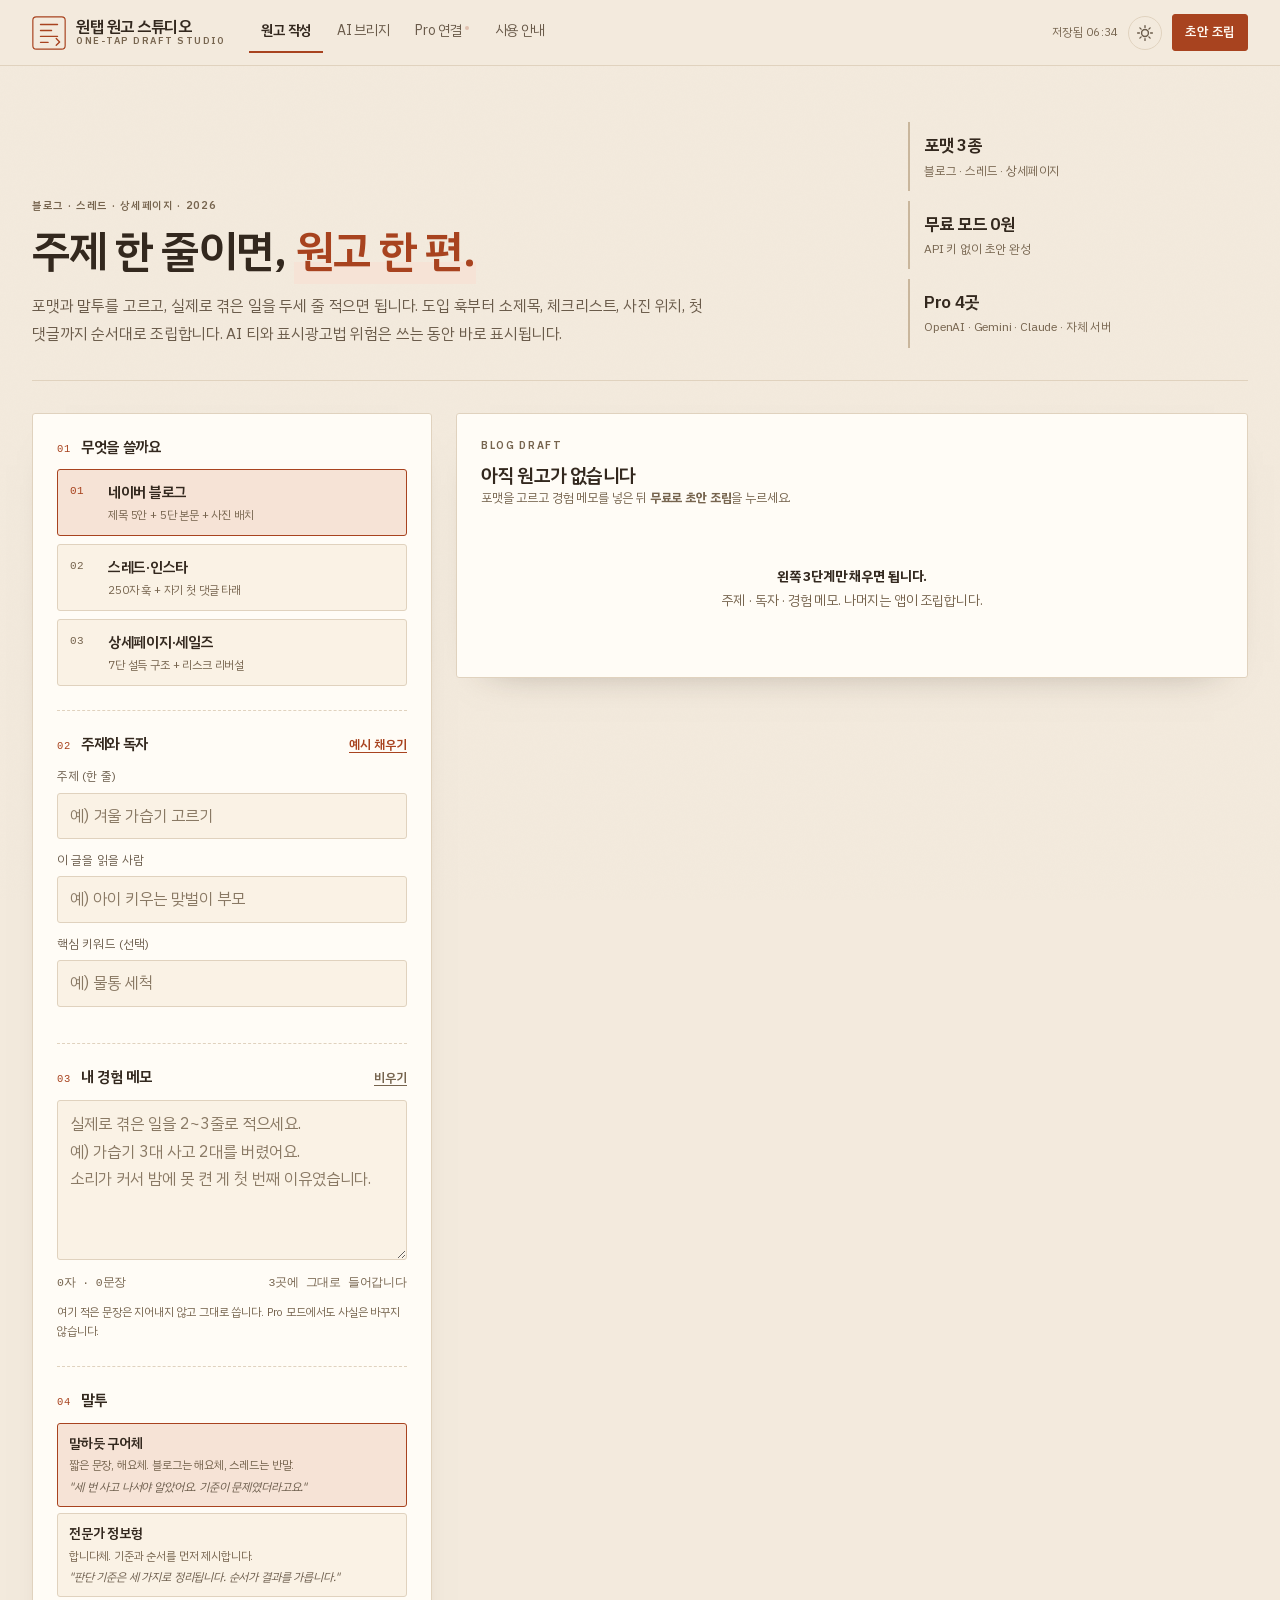
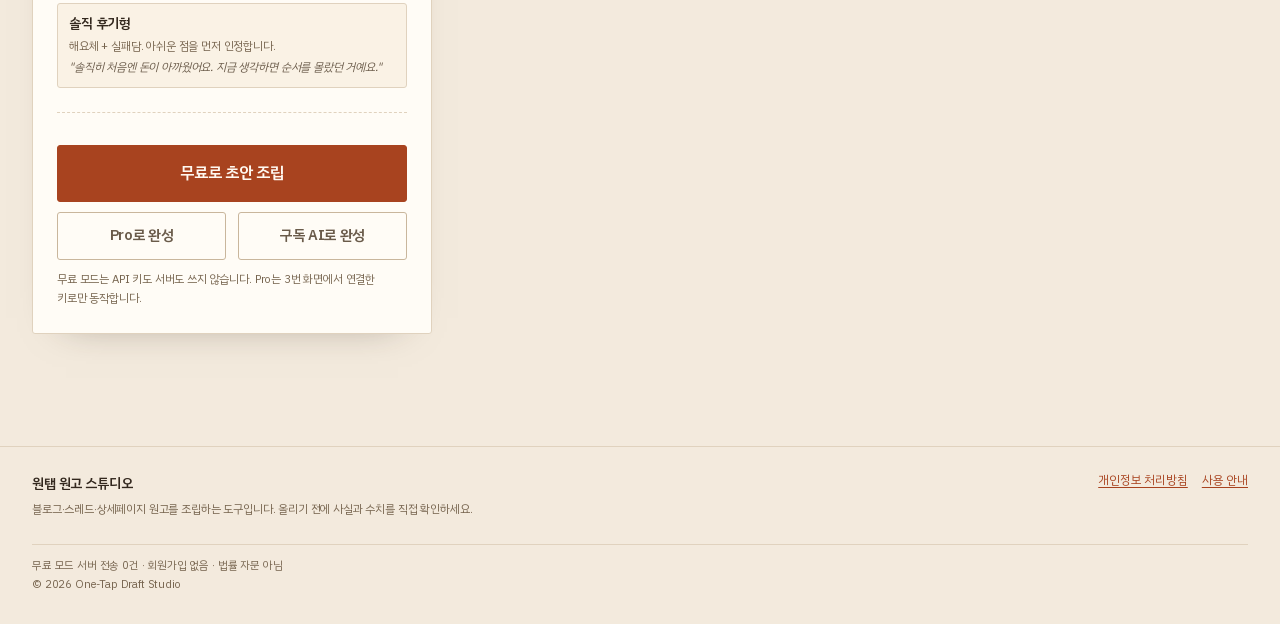
==== index.html @ 781ccd50 "Deploy ai-writer-studio static web app (production files only)" ====
<!DOCTYPE html>
<html lang="ko" data-theme="light" data-design="designref.v2/cream-editorial">
<head>
<meta charset="utf-8" />
<meta name="viewport" content="width=device-width, initial-scale=1, viewport-fit=cover" />
<title>원탭 원고 스튜디오 — 블로그·스레드·상세페이지 완성 원고 조립기</title>
<meta name="description" content="주제와 내 경험 2~3줄만 넣으면 네이버 블로그 원고, 스레드 훅·첫 댓글, 상세페이지 7단 카피를 조립합니다. API 키 없이 무료로 쓰고, OpenAI·Gemini·Claude·자체 서버를 연결하면 완성 원고를 바로 받습니다. AI 티·표시광고법 위험을 실시간으로 점검합니다." />
<meta name="theme-color" content="#f3eadd" />
<meta name="color-scheme" content="light dark" />
<link rel="canonical" href="https://marcj81.github.io/ai-writer-studio/" />
<link rel="icon" href="favicon.svg" type="image/svg+xml" />
<link rel="stylesheet" href="styles.css" />
<script type="application/ld+json">
{"@context":"https://schema.org","@type":"WebApplication","name":"원탭 원고 스튜디오","applicationCategory":"BusinessApplication","operatingSystem":"Web","offers":{"@type":"Offer","price":"0","priceCurrency":"KRW"},"description":"주제·타깃·경험 메모로 블로그 원고, 스레드 타래, 상세페이지 카피를 조립하고 AI 티·표시광고법 위험을 점검하는 무료 웹앱.","inLanguage":"ko"}
</script>
</head>
<body>
<a class="skip-link" href="#main">본문으로 바로가기</a>

<header class="topbar">
  <div class="topbar-inner">
    <a class="brand" href="#write" data-tab-link="write" aria-label="원탭 원고 스튜디오 홈">
      <span class="brand-mark" aria-hidden="true">
        <svg viewBox="0 0 40 40" width="34" height="34">
          <rect x="1" y="1" width="38" height="38" rx="4" fill="none" stroke="currentColor" stroke-width="1.4" />
          <path d="M10 10h20M10 17h13M10 24h20M10 31h9" stroke="currentColor" stroke-width="1.6" stroke-linecap="round" />
          <path d="M28.5 26.5l4 4-4 4" fill="none" stroke="currentColor" stroke-width="1.6" stroke-linecap="round" stroke-linejoin="round" />
        </svg>
      </span>
      <span class="brand-text">
        <strong>원탭 원고 스튜디오</strong>
        <small>ONE-TAP DRAFT STUDIO</small>
      </span>
    </a>

    <nav class="tabs" role="tablist" aria-label="주요 화면">
      <button class="tab is-active" role="tab" aria-selected="true" aria-controls="view-write" id="tab-write" data-tab="write">원고 작성</button>
      <button class="tab" role="tab" aria-selected="false" aria-controls="view-bridge" id="tab-bridge" data-tab="bridge">AI 브리지</button>
      <button class="tab" role="tab" aria-selected="false" aria-controls="view-pro" id="tab-pro" data-tab="pro">Pro 연결<span class="pro-dot" aria-hidden="true"></span></button>
      <button class="tab" role="tab" aria-selected="false" aria-controls="view-guide" id="tab-guide" data-tab="guide">사용 안내</button>
    </nav>

    <div class="top-actions">
      <span class="save-state" id="save-state" aria-live="polite">자동 저장됨</span>
      <button type="button" class="icon-btn" id="btn-theme" aria-label="다크 모드로 전환" title="라이트/다크">
        <svg class="ico-sun" viewBox="0 0 20 20" width="18" height="18" aria-hidden="true"><circle cx="10" cy="10" r="3.8" fill="none" stroke="currentColor" stroke-width="1.6"/><path d="M10 1.8v2M10 16.2v2M1.8 10h2M16.2 10h2M4.3 4.3l1.4 1.4M14.3 14.3l1.4 1.4M15.7 4.3l-1.4 1.4M5.7 14.3l-1.4 1.4" stroke="currentColor" stroke-width="1.5" stroke-linecap="round"/></svg>
        <svg class="ico-moon" viewBox="0 0 20 20" width="18" height="18" aria-hidden="true"><path d="M16.4 12.3A6.8 6.8 0 0 1 7.7 3.6a6.8 6.8 0 1 0 8.7 8.7z" fill="none" stroke="currentColor" stroke-width="1.6" stroke-linejoin="round"/></svg>
      </button>
      <button type="button" class="btn btn-primary btn-sm" id="top-primary">
        <span id="top-primary-label">초안 조립</span>
      </button>
    </div>
  </div>
</header>

<main id="main" tabindex="-1">

  <!-- ═══ 원고 작성 ═══ -->
  <section class="view is-active" id="view-write" role="tabpanel" aria-labelledby="tab-write">
    <div class="hero">
      <div class="hero-copy">
        <p class="kicker">블로그 · 스레드 · 상세페이지 · 2026</p>
        <h1>주제 한 줄이면, <em>원고 한 편.</em></h1>
        <p class="hero-lead">포맷과 말투를 고르고, 실제로 겪은 일을 두세 줄 적으면 됩니다. 도입 훅부터 소제목, 체크리스트, 사진 위치, 첫 댓글까지 순서대로 조립합니다. AI 티와 표시광고법 위험은 쓰는 동안 바로 표시됩니다.</p>
      </div>
      <ul class="hero-facts" aria-label="이 앱의 기준">
        <li><strong>포맷 3종</strong><span>블로그 · 스레드 · 상세페이지</span></li>
        <li><strong>무료 모드 0원</strong><span>API 키 없이 초안 완성</span></li>
        <li><strong>Pro 4곳</strong><span>OpenAI · Gemini · Claude · 자체 서버</span></li>
      </ul>
    </div>

    <div class="studio">
      <aside class="panel panel-input" aria-label="원고 조건">
        <form id="write-form" novalidate>
          <div class="step">
            <div class="step-head"><span class="step-no">01</span><h2>무엇을 쓸까요</h2></div>
            <div class="format-grid" id="format-grid" role="radiogroup" aria-label="포맷"></div>
          </div>

          <div class="step">
            <div class="step-head"><span class="step-no">02</span><h2>주제와 독자</h2>
              <button type="button" class="link-btn" id="btn-sample">예시 채우기</button>
            </div>
            <label class="field"><span>주제 (한 줄)</span>
              <input id="f-topic" class="input" type="text" maxlength="60" placeholder="예) 겨울 가습기 고르기" autocomplete="off" />
            </label>
            <label class="field"><span>이 글을 읽을 사람</span>
              <input id="f-target" class="input" type="text" maxlength="40" placeholder="예) 아이 키우는 맞벌이 부모" autocomplete="off" />
            </label>
            <label class="field"><span>핵심 키워드 (선택)</span>
              <input id="f-keyword" class="input" type="text" maxlength="30" placeholder="예) 물통 세척" autocomplete="off" />
            </label>
          </div>

          <div class="step">
            <div class="step-head"><span class="step-no">03</span><h2>내 경험 메모</h2>
              <button type="button" class="link-btn muted" id="btn-clear-exp">비우기</button>
            </div>
            <label class="sr-only" for="f-experience">내 경험 메모</label>
            <textarea id="f-experience" class="input area" rows="5" placeholder="실제로 겪은 일을 2~3줄로 적으세요.&#10;예) 가습기 3대 사고 2대를 버렸어요.&#10;소리가 커서 밤에 못 켠 게 첫 번째 이유였습니다."></textarea>
            <div class="input-foot">
              <span class="counter" id="exp-count">0자 · 0문장</span>
              <span class="counter">3곳에 그대로 들어갑니다</span>
            </div>
            <p class="form-note">여기 적은 문장은 지어내지 않고 그대로 씁니다. Pro 모드에서도 사실은 바꾸지 않습니다.</p>
          </div>

          <div class="step">
            <div class="step-head"><span class="step-no">04</span><h2>말투</h2></div>
            <div class="tone-grid" id="tone-grid" role="radiogroup" aria-label="말투"></div>
          </div>

          <div class="step" id="product-step">
            <div class="step-head"><span class="step-no">05</span><h2>제품·가격 <span class="counter">(상세페이지에서 사용)</span></h2></div>
            <div class="field-row">
              <label class="field"><span>제품 이름</span>
                <input id="f-product" class="input" type="text" maxlength="40" placeholder="예) 위에서 채우는 가습기" autocomplete="off" />
              </label>
              <label class="field"><span>가격 표기</span>
                <input id="f-price" class="input" type="text" maxlength="30" placeholder="예) 39,000원" autocomplete="off" />
              </label>
            </div>
            <p class="form-note">가격과 환불 조건은 실제 정책만 적으세요. 앱이 조건을 만들지 않습니다.</p>
          </div>

          <button type="submit" class="btn btn-primary btn-lg" id="btn-assemble">무료로 초안 조립</button>
          <div class="field-row" style="margin-top:10px">
            <button type="button" class="btn btn-ghost" id="btn-pro-write">Pro로 완성</button>
            <button type="button" class="btn btn-ghost" id="btn-bridge-write">구독 AI로 완성</button>
          </div>
          <p class="form-note">무료 모드는 API 키도 서버도 쓰지 않습니다. Pro는 3번 화면에서 연결한 키로만 동작합니다.</p>
        </form>
      </aside>

      <section class="panel panel-result" aria-labelledby="draft-title">
        <div class="result-head">
          <div>
            <p class="kicker" id="draft-kicker">DRAFT</p>
            <h2 id="draft-title">아직 원고가 없습니다</h2>
            <p class="result-meta" id="draft-meta">포맷을 고르고 경험 메모를 넣은 뒤 <strong>무료로 초안 조립</strong>을 누르세요.</p>
          </div>
          <div class="score-box" id="score-box" hidden>
            <span class="score-num" id="score-num">0<span>/100</span></span>
            <span class="grade" id="score-grade" data-g="A">A</span>
            <div>
              <div class="score-label" id="score-label">점검 전</div>
              <div class="score-label" id="char-line">0자 / 목표 0자</div>
            </div>
            <div class="meter" aria-hidden="true"><span id="score-meter" style="width:0%"></span></div>
          </div>
        </div>

        <p class="empty-state" id="result-empty"><strong>왼쪽 3단계만 채우면 됩니다.</strong><br />주제 · 독자 · 경험 메모. 나머지는 앱이 조립합니다.</p>

        <div id="result-body" hidden>
          <div id="titles-wrap" hidden>
            <div class="step-head"><h2 id="titles-title">제목 5안</h2><span class="counter" id="titles-note">28~42자 권장</span></div>
            <div class="title-cards" id="titles-list"></div>
          </div>

          <div class="editor-wrap">
            <div class="editor-bar">
              <span class="kicker" id="editor-kicker">본문</span>
              <span class="spacer"></span>
              <button type="button" class="btn btn-ghost btn-sm" id="btn-variant">다른 구성</button>
              <button type="button" class="btn btn-ghost btn-sm" id="btn-polish">AI 티 다듬기</button>
            </div>
            <label class="sr-only" for="draft-editor">원고 본문</label>
            <textarea id="draft-editor" class="editor" spellcheck="false" placeholder="여기에 원고가 나옵니다. 자유롭게 고쳐도 점검은 계속 갱신됩니다."></textarea>
            <div class="editor-bar">
              <button type="button" class="btn btn-ghost btn-sm" id="btn-copy">본문 복사</button>
              <button type="button" class="btn btn-ghost btn-sm" id="btn-md">MD</button>
              <button type="button" class="btn btn-ghost btn-sm" id="btn-html">HTML</button>
              <button type="button" class="btn btn-ghost btn-sm" id="btn-txt">TXT</button>
              <span class="spacer"></span>
              <button type="button" class="btn btn-ghost btn-sm" id="btn-pro-polish">Pro로 다듬기</button>
            </div>
            <div class="editor-bar copy-row">
              <span class="counter">형식 복사</span>
              <button type="button" class="link-btn muted" id="btn-copy-md">Markdown</button>
              <button type="button" class="link-btn muted" id="btn-copy-html">HTML</button>
              <button type="button" class="link-btn muted" id="btn-copy-txt">텍스트</button>
            </div>
          </div>

          <div id="thread-extras" hidden>
            <div class="hook-box">
              <div class="hb-head">
                <h3>첫 줄 (훅) — 250자 제한</h3>
                <span class="hb-num" id="hook-count">0자</span>
              </div>
              <p id="hook-text">—</p>
            </div>
            <div class="hook-box comment-box" style="margin-top:8px">
              <div class="hb-head">
                <h3>자기 첫 댓글 (1분 안에 달기)</h3>
                <button type="button" class="link-btn" id="btn-copy-comment">복사</button>
              </div>
              <label class="sr-only" for="first-comment">자기 첫 댓글</label>
              <textarea id="first-comment" class="input area"></textarea>
            </div>
          </div>

          <details class="details" id="outline-details" open>
            <summary>구조 · 사진 배치 <span class="sum-meta" id="outline-meta">—</span></summary>
            <div class="details-body">
              <div>
                <p class="kicker">소제목 흐름</p>
                <ul class="outline-list" id="outline-list"></ul>
              </div>
              <div>
                <p class="kicker">사진·캡처 위치</p>
                <ul class="photo-list" id="photo-list"></ul>
              </div>
              <p class="form-note" id="remaining-note">—</p>
            </div>
          </details>

          <details class="details" id="quality-details" open>
            <summary>점검 결과 <span class="sum-meta" id="quality-meta">—</span></summary>
            <div class="details-body">
              <ul class="issue-list" id="issue-list"></ul>
              <p class="form-note" id="issue-empty" hidden>걸리는 표현이 없습니다. 이대로 올려도 좋습니다.</p>
              <div class="positive-list" id="positive-list"></div>
            </div>
          </details>
        </div>
      </section>
    </div>
  </section>

  <!-- ═══ AI 브리지 ═══ -->
  <section class="view" id="view-bridge" role="tabpanel" aria-labelledby="tab-bridge" hidden>
    <div class="page-head">
      <p class="kicker">AI BRIDGE · 무료</p>
      <h1>내 구독 AI에게 <em>맥락</em>을 넘기기.</h1>
      <p class="lead">지금 화면의 주제·경험 메모·말투·금지 규칙을 한 장 프롬프트로 묶습니다. 복사해서 ChatGPT·Claude·Gemini에 붙여넣으면 같은 원고를 더 길고 자연스럽게 받을 수 있습니다. API 키는 필요 없습니다.</p>
    </div>
    <div class="bridge-grid">
      <section class="panel">
        <div class="step-head"><span class="step-no">01</span><h2>프롬프트</h2>
          <button type="button" class="link-btn" id="btn-bridge-build">지금 입력으로 다시 만들기</button>
        </div>
        <div class="bridge-context" id="bridge-context">원고 작성 화면의 입력을 기준으로 만듭니다.</div>
        <label class="sr-only" for="bridge-prompt">AI에 보낼 프롬프트</label>
        <textarea id="bridge-prompt" class="input area mono prompt-area" readonly></textarea>
        <div class="bridge-actions">
          <button type="button" class="btn btn-primary" id="btn-bridge-copy">프롬프트 복사</button>
          <button type="button" class="btn btn-ghost" data-open-ai="chatgpt">ChatGPT 열기</button>
          <button type="button" class="btn btn-ghost" data-open-ai="claude">Claude 열기</button>
          <button type="button" class="btn btn-ghost" data-open-ai="gemini">Gemini 열기</button>
        </div>
        <p class="form-note">새 탭으로 열립니다. 받은 원고는 아래에 붙여넣으면 편집기로 가져옵니다.</p>

        <div class="step-head mt"><span class="step-no">02</span><h2>받은 원고 붙여넣기</h2></div>
        <label class="sr-only" for="ai-paste">AI가 준 원고</label>
        <textarea id="ai-paste" class="input area" rows="5" placeholder="AI가 준 원고를 그대로 붙여넣으세요. 제목 후보가 섞여 있으면 본문만 남기고 지우면 됩니다."></textarea>
        <button type="button" class="btn btn-ghost" id="btn-ai-import">편집기로 가져오기</button>
      </section>

      <section class="panel">
        <div class="step-head"><span class="step-no">03</span><h2>이 프롬프트에 들어가는 것</h2></div>
        <div class="privacy-box">
          <h3>들어가는 정보</h3>
          <ul>
            <li>주제 · 독자 · 핵심 키워드</li>
            <li>내 경험 메모(적은 그대로)</li>
            <li>말투와 포맷별 구조 규칙</li>
            <li>금지 표현 목록(표시광고법 · AI 티)</li>
          </ul>
          <p>계정 정보, 연락처, 다른 화면의 내용은 넣지 않습니다. 프롬프트는 이 브라우저에서만 만들어지고, 복사하기 전에는 아무 데도 전송되지 않습니다.</p>
        </div>
        <div class="privacy-box" style="margin-top:12px">
          <h3>왜 구독 AI인가</h3>
          <p>이미 쓰고 있는 ChatGPT·Claude·Gemini 구독이 있다면 추가 결제 없이 가장 긴 원고를 받을 수 있습니다. 앱은 프롬프트만 만들어 주고, 전송은 사용자가 직접 합니다.</p>
        </div>
        <div class="privacy-box" style="margin-top:12px">
          <h3>받은 원고 검수</h3>
          <p>가져오면 자동으로 AI 티·금지어·분량을 다시 점검합니다. 그대로 올리기 전에 경험과 수치가 맞는지 한 번만 확인하세요.</p>
        </div>
      </section>
    </div>
  </section>

  <!-- ═══ Pro 연결 ═══ -->
  <section class="view" id="view-pro" role="tabpanel" aria-labelledby="tab-pro" hidden>
    <div class="page-head">
      <p class="kicker">PRO MODE · 선택</p>
      <h1>유료 API를 붙이면, <em>2,000자 원고</em>를 바로.</h1>
      <p class="lead">키를 넣고 버튼을 누를 때만 요청이 나갑니다. 기본 저장 위치는 이 탭의 메모리(sessionStorage)이고, 창을 닫으면 사라집니다. 연결하지 않아도 무료 모드는 그대로 동작합니다.</p>
    </div>
    <div class="pro-grid">
      <section class="panel">
        <div class="step-head"><span class="step-no">01</span><h2>제공자 선택</h2><span class="counter">1~3번은 바로 연결</span></div>
        <div class="provider-list" id="provider-list" role="radiogroup" aria-label="Pro API 제공자"></div>

        <div class="step-head mt"><span class="step-no">02</span><h2>연결 정보</h2></div>
        <label class="field"><span id="key-label">API 키</span>
          <input id="pro-key" class="input" type="password" autocomplete="off" spellcheck="false" placeholder="API 키 붙여넣기" />
        </label>
        <div class="field-row">
          <label class="field"><span>모델</span>
            <input id="pro-model" class="input" type="text" list="model-options" maxlength="80" autocomplete="off" placeholder="모델 이름" />
            <datalist id="model-options"></datalist>
          </label>
          <label class="field"><span>응답 온도</span>
            <select id="pro-temp" class="input select">
              <option value="0.4">0.4 · 단정하게</option>
              <option value="0.7" selected>0.7 · 기본</option>
              <option value="0.9">0.9 · 표현 넓게</option>
            </select>
          </label>
        </div>
        <label class="field" id="server-row" hidden><span>자체 서버 주소 (프록시)</span>
          <input id="pro-server" class="input" type="url" maxlength="300" autocomplete="off" spellcheck="false" placeholder="https://내서버.example.com/write" />
        </label>
        <p class="form-note" id="pro-hint">모델 이름은 직접 확인해 바꿀 수 있습니다.</p>
        <div class="bridge-actions">
          <button type="button" class="btn btn-primary" id="btn-pro-generate">Pro로 원고 뽑기</button>
          <button type="button" class="btn btn-ghost" id="btn-pro-polish-now">AI 티 다듬기 요청</button>
          <button type="button" class="btn btn-ghost" id="btn-pro-clear">연결 지우기</button>
        </div>
        <p class="status" id="pro-status" aria-live="polite"></p>
      </section>

      <section class="panel">
        <div class="step-head"><span class="step-no">03</span><h2>연결 상태</h2></div>
        <div class="pro-status" id="pro-desc">
          <div class="row"><span>제공자</span><b id="pd-provider">OpenAI</b></div>
          <div class="row"><span>모델</span><b id="pd-model">—</b></div>
          <div class="row"><span>키</span><b id="pd-key">없음</b></div>
          <div class="row"><span>보내는 곳</span><b id="pd-endpoint">—</b></div>
          <div class="row"><span>준비</span><b id="pd-ready">무료 모드</b></div>
        </div>
        <p class="form-note" id="pd-note">키를 넣으면 이 탭에서만 유지됩니다.</p>
        <div class="privacy-box" style="margin-top:12px">
          <h3>비용·키 안내</h3>
          <ul>
            <li>키 발급 계정에 사용료가 청구됩니다(제공자·모델·토큰에 따라 다름).</li>
            <li>이 앱은 결제를 대신하지 않고, 키를 서버로 보내지 않습니다.</li>
            <li>공용 PC에서는 <strong>연결 지우기</strong>를 누르세요.</li>
            <li>키를 저장하지 않으려면 <strong>응답 온도</strong>만 바꿔도 무료 모드는 그대로 씁니다.</li>
          </ul>
        </div>
        <div class="privacy-box" style="margin-top:12px">
          <h3>보내는 내용</h3>
          <p>주제·독자·경험 메모·말투·구조 규칙·금지 목록으로 만든 프롬프트 1건과, 다듬기 요청 시 현재 원고 본문입니다. 계정 정보나 연락처는 넣지 않습니다.</p>
        </div>
        <button type="button" class="link-btn muted" id="btn-key-page" style="margin-top:10px">키 발급 페이지 열기</button>
      </section>
    </div>
  </section>

  <!-- ═══ 사용 안내 ═══ -->
  <section class="view" id="view-guide" role="tabpanel" aria-labelledby="tab-guide" hidden>
    <div class="page-head">
      <p class="kicker">GUIDE</p>
      <h1>무료로 쓰는 법과, <em>Pro로 넘어갈 때.</em></h1>
      <p class="lead">이 앱은 원고를 "대신 써 주는" 도구가 아니라, 구조와 순서를 잡아 주는 도구입니다. 경험 메모가 구체적일수록 결과가 덜 자동처럼 보입니다.</p>
    </div>
    <div class="guide-grid">
      <section class="panel">
        <div class="guide-section">
          <h2>1. 세 단계면 초안이 나옵니다</h2>
          <ul>
            <li>포맷을 고르고 주제·독자를 한 줄씩 적습니다.</li>
            <li>경험 메모에 실제로 겪은 일을 2~3줄 적습니다. 여기 적은 문장이 원고의 뼈대가 됩니다.</li>
            <li>말투를 고르고 <strong>무료로 초안 조립</strong>을 누릅니다.</li>
          </ul>
          <p>초안은 소제목·체크리스트·사진 위치까지 갖춘 상태로 나옵니다. 문장을 고치면 오른쪽 점검이 바로 다시 계산됩니다.</p>
        </div>
        <div class="guide-section">
          <h2>2. 포맷별 기준</h2>
          <table class="rule-table fmt-table">
            <thead><tr><th>포맷</th><th>구조</th><th>분량</th><th>주의</th></tr></thead>
            <tbody>
              <tr><td>네이버 블로그</td><td>제목 5안 · 도입 3~4문장 · 소제목 5단 · 체크리스트 · 비교표 · 끝 질문</td><td>2,200자 목표</td><td>실사 사진 5~6장, 내부링크 2건, AI 생성 이미지 금지</td></tr>
              <tr><td>스레드·인스타</td><td>250자 훅 · 2~4부 타래 · 마무리 · 자기 첫 댓글</td><td>250~500자</td><td>본문 링크 0건, 캡처 1장, 끝에 질문</td></tr>
              <tr><td>상세페이지</td><td>문제 · 원인 · 해결 · 증거 · 차별점 · 리스크 리버설 · CTA</td><td>900~1,500자</td><td>최상급·보장 표현 금지, 환불 조건은 실제 정책만</td></tr>
            </tbody>
          </table>
        </div>
        <div class="guide-section">
          <h2>3. 점검 항목이 뜻하는 것</h2>
          <h3>AI 티 표현</h3>
          <p>"다양한", "최고의", "~에 대한", "그것은"처럼 요약·번역체로 읽히는 표현을 셉니다. <strong>AI 티 다듬기</strong>를 누르면 규칙으로 바꿀 수 있는 것만 자동으로 고칩니다.</p>
          <h3>표시광고법 위험</h3>
          <p>근거 없는 1위·최상급·100%·완치·부작용 없음 같은 단정입니다. 자동으로 바꾸지 않습니다. 사실이 아니면 직접 지우세요.</p>
          <h3>도달 저하 표현</h3>
          <p>맞팔·공구·DM 유도·링크 유도는 스레드·인스타에서 노출이 줄어드는 표현입니다.</p>
        </div>
        <div class="guide-section">
          <h2>4. 무료 모드와 Pro의 차이</h2>
          <table class="rule-table">
            <thead><tr><th></th><th>무료</th><th>Pro</th></tr></thead>
            <tbody>
              <tr><td>준비물</td><td>없음</td><td>유료 API 키 또는 자체 서버</td></tr>
              <tr><td>결과</td><td>구조가 잡힌 초안(1,400자 안팎)</td><td>2,000자 이상 완성 원고</td></tr>
              <tr><td>비용</td><td>0원</td><td>제공자 계정에 사용료</td></tr>
              <tr><td>전송</td><td>없음(브라우저 안에서만)</td><td>버튼을 누를 때만 프롬프트 전송</td></tr>
              <tr><td>AI 티 다듬기</td><td>규칙 기반</td><td>모델에 다시 요청</td></tr>
            </tbody>
          </table>
        </div>
        <div class="guide-section">
          <h2>5. 저장과 삭제</h2>
          <p>입력한 내용과 원고는 이 브라우저의 <code>localStorage</code>에만 남습니다. Pro 키는 기본적으로 <code>sessionStorage</code>에만 두고, 탭을 닫으면 사라집니다. 비우려면 입력 화면에서 내용을 지우거나 브라우저 사이트 데이터를 삭제하세요.</p>
        </div>
      </section>
      <aside class="panel">
        <h2 style="font-size:15px">자주 막히는 곳</h2>
        <div class="guide-section" style="margin-top:10px">
          <h3>원고가 짧게 느껴질 때</h3>
          <p>경험 메모를 한 줄 더 넣으세요. 앱은 적힌 사실만 쓰기 때문에, 메모가 짧으면 원고도 짧습니다.</p>
          <h3>AI 티가 남을 때</h3>
          <p>문장을 60자 아래로 끊고, "결론적으로" 같은 연결어를 지우세요. 그래도 남으면 <strong>Pro로 다듬기</strong>를 쓰세요.</p>
          <h3>Pro 연결이 실패할 때</h3>
          <p>OpenAI·Claude는 브라우저 직접 호출을 막는 경우가 있습니다. 그때는 4번 자체 서버(프록시)를 쓰세요. 키 오류(401)와 한도(429)는 메시지로 구분해 알려 줍니다.</p>
          <h3>모델 이름</h3>
          <p>제공자마다 이름이 자주 바뀝니다. 기본값이 거부되면 발급 페이지에서 현재 이름을 확인해 바꾸세요.</p>
        </div>
        <div class="privacy-box" style="margin-top:14px">
          <h3>책임 범위</h3>
          <p>이 앱은 문장을 조립하고 위험 표현을 표시합니다. 사실관계·법적 판단·게시 책임은 작성자에게 있습니다.</p>
        </div>
      </aside>
    </div>
  </section>
</main>

<footer class="footer">
  <div class="footer-inner">
    <div class="footer-brand">
      <strong>원탭 원고 스튜디오</strong>
      <p>블로그·스레드·상세페이지 원고를 조립하는 도구입니다. 올리기 전에 사실과 수치를 직접 확인하세요.</p>
    </div>
    <div class="footer-links">
      <a href="privacy.html" id="footer-privacy">개인정보 처리방침</a>
      <a href="README.md">사용 안내</a>
    </div>
    <p class="footer-note">무료 모드 서버 전송 0건 · 회원가입 없음 · 법률 자문 아님<br />© 2026 One-Tap Draft Studio</p>
  </div>
</footer>

<div class="toast-root" id="toast-root" aria-live="polite" aria-atomic="true"></div>

<script src="data.js"></script>
<script src="engines/copy-psych-engine.js"></script>
<script src="engines/pro-api-connector.js"></script>
<script src="core.js"></script>
<script src="app.js"></script>
</body>
</html>
---- styles.css ----
/* ============================================================
   원탭 원고 스튜디오 · styles.css
   크림 에디토리얼(design-ref-engine cream-editorial) 토큰을
   :root에 고정했다. 외부 요청 없음, 로컬 폰트만.
   ============================================================ */

@font-face {
  font-family: 'PlexKR';
  src: url('assets/fonts/plexkr-Regular.woff2') format('woff2');
  font-weight: 400; font-style: normal; font-display: swap;
}
@font-face {
  font-family: 'PlexKR';
  src: url('assets/fonts/plexkr-SemiBold.woff2') format('woff2');
  font-weight: 500 600; font-style: normal; font-display: swap;
}
@font-face {
  font-family: 'PlexKR';
  src: url('assets/fonts/plexkr-Bold.woff2') format('woff2');
  font-weight: 700 900; font-style: normal; font-display: swap;
}

:root {
  --paper: #f3eadd;
  --paper-deep: #ece0cd;
  --surface: #fffcf6;
  --surface-2: #faf2e5;
  --ink: #33281e;
  --sub: #6a5b4a;
  --muted: #76644e;
  --line: #e0d2be;
  --line-strong: #c9b69c;
  --accent: #a8431f;
  --accent-soft: #f6e3d6;
  --accent-ink: #fff8f0;
  --ok: #2f6b4f;
  --ok-soft: #e6f0e9;
  --warn: #8a5a12;
  --warn-soft: #f7ecd6;
  --danger: #a12c2c;
  --danger-soft: #f8e4e1;
  --focus: #a8431f;

  --font: 'PlexKR', 'Pretendard', -apple-system, BlinkMacSystemFont, 'Apple SD Gothic Neo', 'Malgun Gothic', 'Noto Sans KR', sans-serif;
  --mono: ui-monospace, SFMono-Regular, Menlo, Consolas, monospace;

  --s1: 4px; --s2: 8px; --s3: 12px; --s4: 16px; --s5: 24px; --s6: 32px; --s7: 48px; --s8: 64px;
  --radius: 3px;
  --maxw: 1400px;
  --rule: 1px solid var(--line);
  --shadow-paper: 0 18px 40px -34px rgba(51, 40, 30, 0.55);
  --grain: 0.5;
}

html[data-theme="dark"] {
  --paper: #17130f;
  --paper-deep: #1d1813;
  --surface: #201b15;
  --surface-2: #262019;
  --ink: #f4ebdd;
  --sub: #c0b09b;
  --muted: #9c8b77;
  --line: #3a3228;
  --line-strong: #574a3b;
  --accent: #f09a62;
  --accent-soft: #3b2a1e;
  --accent-ink: #1a120c;
  --ok: #7fc7a4;
  --ok-soft: #1f2c25;
  --warn: #e0b064;
  --warn-soft: #2e2719;
  --danger: #f08a8a;
  --danger-soft: #2f1d1d;
  --focus: #f09a62;
  --shadow-paper: 0 18px 40px -30px rgba(0, 0, 0, 0.8);
  --grain: 0.35;
}

*, *::before, *::after { box-sizing: border-box; }
[hidden] { display: none !important; }
html { -webkit-text-size-adjust: 100%; scroll-behavior: smooth; }
body {
  margin: 0;
  background: var(--paper);
  color: var(--ink);
  font-family: var(--font);
  font-size: 16px;
  line-height: 1.6;
  letter-spacing: -0.01em;
  word-break: keep-all;
  overflow-wrap: break-word;
}
body::before {
  content: "";
  position: fixed; inset: 0;
  pointer-events: none;
  z-index: 0;
  opacity: calc(var(--grain) * 0.07);
  background-image: url("data:image/svg+xml;utf8,<svg xmlns='http://www.w3.org/2000/svg' width='180' height='180'><filter id='n'><feTurbulence type='fractalNoise' baseFrequency='0.9' numOctaves='2' stitchTiles='stitch'/></filter><rect width='180' height='180' filter='url(%23n)' opacity='0.55'/></svg>");
  mix-blend-mode: multiply;
}
html[data-theme="dark"] body::before { mix-blend-mode: screen; opacity: 0.05; }

img, svg { max-width: 100%; }
a { color: var(--accent); text-decoration-thickness: 1px; text-underline-offset: 3px; }
a:hover { color: var(--ink); }
button, input, select, textarea { font: inherit; color: inherit; }
button { cursor: pointer; }
h1, h2, h3, h4 { margin: 0; font-weight: 600; letter-spacing: -0.035em; line-height: 1.22; }
p { margin: 0; }
ul, ol, dl, dd { margin: 0; padding: 0; }
li { list-style: none; }
::selection { background: var(--accent-soft); color: var(--ink); }

.sr-only {
  position: absolute; width: 1px; height: 1px; padding: 0; margin: -1px;
  overflow: hidden; clip: rect(0 0 0 0); white-space: nowrap; border: 0;
}
.skip-link {
  position: absolute; left: 12px; top: -48px; z-index: 100;
  background: var(--ink); color: var(--paper); padding: 10px 16px; border-radius: var(--radius);
  font-size: 14px; text-decoration: none;
}
.skip-link:focus { top: 12px; }
:focus-visible { outline: 2px solid var(--focus); outline-offset: 2px; border-radius: 2px; }

/* ── 상단 바 ───────────────────────────────────────────── */
.topbar {
  position: sticky; top: 0; z-index: 40;
  background: color-mix(in srgb, var(--paper) 94%, transparent);
  border-bottom: var(--rule);
  backdrop-filter: blur(6px);
}
.topbar-inner {
  max-width: var(--maxw); margin: 0 auto;
  display: flex; align-items: center; gap: var(--s5);
  padding: 12px var(--s6);
}
.brand { display: flex; align-items: center; gap: 10px; color: var(--ink); text-decoration: none; flex: 0 0 auto; }
.brand-mark { color: var(--accent); display: grid; place-items: center; }
.brand-text { display: grid; line-height: 1.15; }
.brand-text strong { font-size: 16px; font-weight: 600; letter-spacing: -0.03em; white-space: nowrap; }
.brand-text small { font-size: 9.5px; letter-spacing: 0.16em; color: var(--muted); font-weight: 600; }

.tabs { display: flex; gap: 2px; flex: 1 1 auto; min-width: 0; overflow-x: auto; scrollbar-width: none; }
.tabs::-webkit-scrollbar { display: none; }
.tab {
  flex: 0 0 auto;
  background: none; border: 0; padding: 8px 12px 9px;
  font-size: 14px; color: var(--sub); border-bottom: 2px solid transparent;
  white-space: nowrap; letter-spacing: -0.02em;
}
.tab:hover { color: var(--ink); }
.tab.is-active { color: var(--ink); border-bottom-color: var(--accent); font-weight: 600; }
.tab .pro-dot {
  display: inline-block; width: 4px; height: 4px; border-radius: 50%;
  background: var(--accent); margin-left: 3px; vertical-align: 5px; opacity: .35;
}

.top-actions { display: flex; align-items: center; gap: 10px; flex: 0 0 auto; }
.save-state { font-size: 11.5px; color: var(--muted); letter-spacing: 0.02em; }
.icon-btn {
  display: grid; place-items: center; width: 34px; height: 34px;
  background: none; border: var(--rule); border-radius: 50%; color: var(--sub);
}
.icon-btn:hover { color: var(--ink); border-color: var(--line-strong); }
.ico-moon { display: none; }
html[data-theme="dark"] .ico-sun { display: none; }
html[data-theme="dark"] .ico-moon { display: block; }

/* ── 버튼 ─────────────────────────────────────────────── */
.btn {
  display: inline-flex; align-items: center; justify-content: center; gap: 7px;
  border: 1px solid transparent; border-radius: var(--radius);
  padding: 11px 18px; font-size: 14.5px; font-weight: 600; letter-spacing: -0.02em;
  background: var(--surface); color: var(--ink);
  transition: background .14s, color .14s, border-color .14s, transform .1s;
  white-space: nowrap;
}
.btn:active { transform: translateY(1px); }
.btn-primary { background: var(--accent); color: var(--accent-ink); border-color: var(--accent); }
.btn-primary:hover { background: var(--ink); border-color: var(--ink); color: var(--paper); }
.btn-ghost { background: transparent; border-color: var(--line-strong); color: var(--sub); }
.btn-ghost:hover { border-color: var(--ink); color: var(--ink); background: var(--surface); }
.btn-sm { padding: 7px 12px; font-size: 13px; }
.btn-lg { width: 100%; padding: 15px 20px; font-size: 16px; margin-top: var(--s2); }
.btn:disabled { opacity: .42; cursor: not-allowed; transform: none; }
.btn.is-done { background: var(--ok); border-color: var(--ok); color: #fff; }
.link-btn {
  background: none; border: 0; padding: 0; color: var(--accent);
  font-size: 12.5px; font-weight: 600; text-decoration: underline; text-underline-offset: 3px;
}
.link-btn:hover { color: var(--ink); }
.link-btn.muted { color: var(--muted); }

/* ── 공통 ─────────────────────────────────────────────── */
main { position: relative; z-index: 1; max-width: var(--maxw); margin: 0 auto; padding: 0 var(--s6) var(--s8); }
.view { padding-top: var(--s6); }
.view[hidden] { display: none; }
.kicker {
  font-size: 10.5px; letter-spacing: 0.16em; text-transform: uppercase;
  color: var(--muted); font-weight: 600; margin-bottom: 10px;
}
h1 { font-size: clamp(30px, 3.4vw, 48px); font-weight: 600; }
h1 em {
  font-style: normal; color: var(--accent);
  background: linear-gradient(transparent 66%, var(--accent-soft) 66%);
  padding: 0 2px;
}
.lead { color: var(--sub); font-size: 15.5px; line-height: 1.75; max-width: 780px; margin-top: 12px; }
.hero {
  display: grid; grid-template-columns: minmax(0, 1fr) 340px; gap: var(--s6);
  align-items: end; padding: var(--s5) 0 var(--s6);
  border-bottom: var(--rule); margin-bottom: var(--s6);
}
.hero-copy h1 { margin-top: 2px; }
.hero-lead { margin-top: 14px; color: var(--sub); font-size: 15.5px; line-height: 1.78; max-width: 720px; }
.hero-facts { display: grid; gap: 10px; align-content: end; }
.hero-facts li { display: grid; gap: 2px; padding: 10px 0 10px 14px; border-left: 2px solid var(--line-strong); }
.hero-facts strong { font-size: 17px; font-weight: 600; letter-spacing: -0.02em; }
.hero-facts span { font-size: 12px; color: var(--muted); }
.page-head { padding: var(--s5) 0 var(--s6); border-bottom: var(--rule); margin-bottom: var(--s6); }

.panel {
  background: var(--surface);
  border: var(--rule);
  border-radius: var(--radius);
  padding: var(--s5);
  box-shadow: var(--shadow-paper);
  min-width: 0;
}
.panel-note { font-size: 12.5px; color: var(--muted); line-height: 1.7; margin: 10px 0 14px; }

.step { padding-bottom: var(--s5); margin-bottom: var(--s5); border-bottom: 1px dashed var(--line); }
.step:last-of-type { border-bottom: 0; margin-bottom: var(--s4); padding-bottom: var(--s2); }
.step-head { display: flex; align-items: baseline; gap: 10px; margin-bottom: 12px; flex-wrap: wrap; }
.step-head h2 { font-size: 15px; font-weight: 600; letter-spacing: -0.02em; }
.step-head .link-btn { margin-left: auto; }
.step-head.mt { margin-top: var(--s5); }
.step-no { font-family: var(--mono); font-size: 10.5px; color: var(--accent); letter-spacing: 0.06em; }
.mt { margin-top: var(--s5); }

/* ── 폼 ───────────────────────────────────────────────── */
.field { display: grid; gap: 6px; margin-bottom: 12px; min-width: 0; }
.field > span { font-size: 12px; color: var(--sub); letter-spacing: 0.01em; }
.field-row { display: grid; grid-template-columns: 1fr 1fr; gap: 12px; }
.input {
  width: 100%; min-width: 0;
  background: var(--surface-2); color: var(--ink);
  border: 1px solid var(--line); border-radius: var(--radius);
  padding: 10px 12px; font-size: 16px; line-height: 1.55;
  transition: border-color .14s, background .14s;
}
.input::placeholder { color: var(--muted); opacity: .85; }
.input:focus { outline: none; border-color: var(--accent); background: var(--surface); }
.input.area { resize: vertical; min-height: 88px; line-height: 1.72; }
.input.area.mono { font-family: var(--mono); font-size: 12.5px; line-height: 1.65; letter-spacing: 0; }
.input.select { appearance: none; padding-right: 30px;
  background-image: linear-gradient(45deg, transparent 50%, var(--sub) 50%), linear-gradient(135deg, var(--sub) 50%, transparent 50%);
  background-position: calc(100% - 16px) 52%, calc(100% - 11px) 52%;
  background-size: 5px 5px, 5px 5px; background-repeat: no-repeat;
}
.input.mini { width: auto; padding: 6px 28px 6px 9px; font-size: 13px; }
.input-foot { display: flex; align-items: center; justify-content: space-between; gap: 8px; margin-top: 6px; }
.counter { font-size: 11.5px; color: var(--muted); font-family: var(--mono); }
.form-note { font-size: 11.5px; color: var(--muted); line-height: 1.7; margin-top: 10px; }
.switch { display: flex; align-items: center; gap: 8px; font-size: 13px; color: var(--sub); margin-top: 6px; }
.switch input { width: 16px; height: 16px; accent-color: var(--accent); }

/* ── 포맷 카드 ─────────────────────────────────────────── */
.format-grid { display: grid; gap: 8px; }
.format-card {
  display: grid; grid-template-columns: 28px 1fr; gap: 10px;
  padding: 11px 12px; border: 1px solid var(--line); border-radius: var(--radius);
  background: var(--surface-2); cursor: pointer; transition: border-color .14s, background .14s;
}
.format-card:hover { border-color: var(--line-strong); }
.format-card input { position: absolute; opacity: 0; pointer-events: none; }
.format-card .fc-no {
  font-family: var(--mono); font-size: 11px; color: var(--muted);
  padding-top: 2px; letter-spacing: 0.04em;
}
.format-card strong { display: block; font-size: 14.5px; font-weight: 600; letter-spacing: -0.02em; }
.format-card em { display: block; font-style: normal; font-size: 11.5px; color: var(--muted); margin-top: 2px; line-height: 1.55; }
.format-card.is-active { border-color: var(--accent); background: var(--accent-soft); }
.format-card.is-active .fc-no { color: var(--accent); }
.format-card:has(input:focus-visible) { outline: 2px solid var(--focus); outline-offset: 2px; }

/* ── 말투 카드 ─────────────────────────────────────────── */
.tone-grid { display: grid; gap: 6px; }
.tone-card {
  display: grid; gap: 3px; padding: 9px 11px;
  border: 1px solid var(--line); border-radius: var(--radius);
  background: var(--surface-2); cursor: pointer;
}
.tone-card input { position: absolute; opacity: 0; pointer-events: none; }
.tone-card .tn { font-size: 13.5px; font-weight: 600; }
.tone-card .td { font-size: 11.5px; color: var(--muted); }
.tone-card .ts { font-size: 11.5px; color: var(--sub); font-style: italic; }
.tone-card.is-active { border-color: var(--accent); background: var(--accent-soft); }

/* ── 결과 ─────────────────────────────────────────────── */
.studio { display: grid; grid-template-columns: minmax(320px, 400px) minmax(0, 1fr); gap: var(--s5); align-items: start; }
.panel-result { display: grid; gap: var(--s4); }
.result-head { display: flex; justify-content: space-between; align-items: flex-start; gap: var(--s4); flex-wrap: wrap; }
.result-head h2 { font-size: 19px; letter-spacing: -0.03em; }
.result-actions { display: flex; gap: 6px; flex-wrap: wrap; }
.result-meta { font-size: 12.5px; color: var(--muted); line-height: 1.7; }

.score-box { display: flex; align-items: center; gap: 12px; flex-wrap: wrap; }
.score-num { font-size: 30px; font-weight: 700; letter-spacing: -0.04em; line-height: 1; }
.score-num span { font-size: 12px; font-weight: 500; color: var(--muted); margin-left: 2px; }
.grade {
  display: inline-grid; place-items: center; width: 26px; height: 26px;
  border-radius: 50%; font-size: 12.5px; font-weight: 700;
  background: var(--ok-soft); color: var(--ok); border: 1px solid var(--ok);
}
.grade[data-g="C"] { background: var(--warn-soft); color: var(--warn); border-color: var(--warn); }
.grade[data-g="D"], .grade[data-g="E"] { background: var(--danger-soft); color: var(--danger); border-color: var(--danger); }
.score-label { font-size: 12px; color: var(--sub); }
.meter { height: 5px; background: var(--paper-deep); border-radius: 99px; overflow: hidden; flex: 1 1 120px; min-width: 80px; }
.meter > span { display: block; height: 100%; background: var(--accent); border-radius: 99px; transition: width .2s; }

.title-cards { display: grid; gap: 6px; }
.title-card {
  display: grid; grid-template-columns: 18px 1fr auto; gap: 8px; align-items: baseline;
  padding: 8px 10px; border: 1px solid var(--line); border-radius: var(--radius);
  background: var(--surface-2);
}
.title-card .tno { font-family: var(--mono); font-size: 10.5px; color: var(--accent); }
.title-card .tt { font-size: 13.5px; line-height: 1.5; }
.title-card .tmain { display: grid; gap: 3px; min-width: 0; }
.title-card .tmeta { display: flex; align-items: center; gap: 10px; }
.title-card .tlen { font-family: var(--mono); font-size: 10.5px; color: var(--muted); }
.title-card .tlen.is-good { color: var(--ok); }
.title-card .tlen.is-long { color: var(--warn); }
.title-card button { padding: 0; font-size: 11.5px; }

.editor-wrap { display: grid; gap: 6px; }
.editor-bar { display: flex; align-items: center; gap: 6px; flex-wrap: wrap; }
.editor-bar .spacer { flex: 1; }
.editor {
  width: 100%; min-height: 420px; resize: none; overflow-y: hidden;
  background: var(--surface); color: var(--ink);
  border: 1px solid var(--line); border-radius: var(--radius);
  padding: 18px 20px; font-size: 15.5px; line-height: 1.85;
  letter-spacing: -0.005em; font-family: var(--font);
}
.editor:focus { outline: none; border-color: var(--accent); }
.editor::placeholder { color: var(--muted); }

.hook-box { display: grid; gap: 6px; padding: 10px 12px; border: 1px solid var(--line); border-radius: var(--radius); background: var(--surface-2); }
.hook-box .hb-head { display: flex; justify-content: space-between; align-items: baseline; gap: 8px; }
.hook-box h3 { font-size: 12.5px; letter-spacing: 0; color: var(--sub); font-weight: 600; }
.hook-box .hb-num { font-family: var(--mono); font-size: 11.5px; color: var(--muted); }
.hook-box .hb-num.is-over { color: var(--danger); }
.hook-box .hb-num.is-good { color: var(--ok); }
.hook-box p { font-size: 14.5px; line-height: 1.7; }
.comment-box textarea { min-height: 92px; }

.details { border: 1px solid var(--line); border-radius: var(--radius); background: var(--surface-2); }
.details > summary {
  padding: 10px 12px; font-size: 13px; font-weight: 600; cursor: pointer;
  list-style: none; display: flex; align-items: center; gap: 8px;
}
.details > summary::-webkit-details-marker { display: none; }
.details > summary::before { content: "＋"; font-family: var(--mono); color: var(--accent); font-size: 12px; }
.details[open] > summary::before { content: "－"; }
.details > summary .sum-meta { margin-left: auto; font-size: 11.5px; color: var(--muted); font-weight: 400; }
.details-body { padding: 0 12px 12px; display: grid; gap: 10px; }

.outline-list { display: grid; gap: 4px; }
.outline-list li { display: grid; grid-template-columns: 20px 1fr; gap: 6px; font-size: 12.5px; color: var(--sub); }
.outline-list .oi { font-family: var(--mono); font-size: 10.5px; color: var(--muted); }
.photo-list { display: grid; gap: 6px; }
.photo-list li { font-size: 12.5px; color: var(--sub); line-height: 1.65; padding-left: 12px; position: relative; }
.photo-list li::before { content: "▪"; position: absolute; left: 0; color: var(--accent); font-size: 11px; }

.issue-list { display: grid; gap: 8px; }
.issue {
  display: grid; grid-template-columns: 4px 1fr auto; gap: 10px;
  padding: 9px 10px; border: 1px solid var(--line); border-radius: var(--radius);
  background: var(--surface);
}
.issue .bar { border-radius: 3px; background: var(--warn); }
.issue[data-lv="high"] .bar { background: var(--danger); }
.issue[data-lv="low"] .bar { background: var(--line-strong); }
.issue .ib strong { font-size: 13px; font-weight: 600; display: block; }
.issue .ib p { font-size: 11.5px; color: var(--muted); line-height: 1.6; margin-top: 2px; }
.issue .ib .samples { display: flex; flex-wrap: wrap; gap: 4px; margin-top: 5px; }
.issue .ib .samples span {
  font-size: 10.5px; padding: 1px 6px; border-radius: 99px;
  background: var(--danger-soft); color: var(--danger);
}
.issue .ip { font-family: var(--mono); font-size: 11px; color: var(--muted); }
.positive-list { display: flex; flex-wrap: wrap; gap: 5px; }
.positive-list span {
  font-size: 11px; padding: 2px 8px; border-radius: 99px;
  background: var(--ok-soft); color: var(--ok);
}
.positive-list span.psych { background: var(--accent-soft); color: var(--accent); }
.copy-row { gap: 10px; }
.empty-state { padding: 40px 20px; text-align: center; color: var(--muted); font-size: 13.5px; line-height: 1.8; }
.empty-state strong { color: var(--ink); }

/* ── Pro 카드 ─────────────────────────────────────────── */
.pro-grid { display: grid; gap: var(--s5); grid-template-columns: minmax(0, 1fr) minmax(0, 380px); align-items: start; }
.provider-list { display: grid; gap: 8px; }
.provider {
  display: grid; grid-template-columns: 30px 1fr auto; gap: 10px; align-items: center;
  padding: 12px 14px; border: 1px solid var(--line); border-radius: var(--radius);
  background: var(--surface-2); cursor: pointer;
}
.provider input { position: absolute; opacity: 0; pointer-events: none; }
.provider .pno {
  display: grid; place-items: center; width: 24px; height: 24px; border-radius: 50%;
  border: 1px solid var(--line-strong); font-family: var(--mono); font-size: 11px; color: var(--sub);
}
.provider strong { font-size: 14.5px; font-weight: 600; display: block; letter-spacing: -0.02em; }
.provider em { font-style: normal; font-size: 11.5px; color: var(--muted); display: block; margin-top: 1px; }
.provider .pbadge { font-size: 10.5px; color: var(--accent); font-weight: 600; }
.provider.is-active { border-color: var(--accent); background: var(--accent-soft); }
.provider.is-active .pno { border-color: var(--accent); color: var(--accent); }
.pro-status { display: grid; gap: 6px; font-size: 12px; color: var(--sub); }
.pro-status .row { display: flex; justify-content: space-between; gap: 10px; }
.pro-status .row b { font-weight: 600; color: var(--ink); }
.status { font-size: 12.5px; color: var(--sub); line-height: 1.7; min-height: 20px; }
.status.is-ok { color: var(--ok); }
.status.is-error { color: var(--danger); }
.status.is-busy { color: var(--accent); }
.privacy-box {
  border: 1px solid var(--line); border-radius: var(--radius);
  background: var(--surface-2); padding: 14px 16px;
}
.privacy-box h3 { font-size: 12.5px; letter-spacing: 0; margin-bottom: 6px; }
.privacy-box ul { display: grid; gap: 4px; }
.privacy-box li { font-size: 11.5px; color: var(--sub); line-height: 1.65; padding-left: 10px; position: relative; }
.privacy-box li::before { content: "·"; position: absolute; left: 2px; color: var(--accent); }
.privacy-box p { font-size: 11.5px; color: var(--muted); line-height: 1.7; margin-top: 6px; }

.cost-table { width: 100%; border-collapse: collapse; font-size: 12.5px; }
.cost-table th, .cost-table td { border-bottom: 1px solid var(--line); padding: 7px 6px; text-align: left; vertical-align: top; }
.cost-table th { font-weight: 600; color: var(--ink); white-space: nowrap; }
.cost-table td { color: var(--sub); line-height: 1.65; }

/* ── 브리지 ───────────────────────────────────────────── */
.bridge-grid { display: grid; gap: var(--s5); grid-template-columns: minmax(0, 1fr) minmax(0, 360px); align-items: start; }
.bridge-context {
  font-size: 12.5px; color: var(--sub); line-height: 1.7;
  border-left: 2px solid var(--accent); padding: 2px 0 2px 10px; margin-bottom: 10px;
}
.input.prompt-area { min-height: 320px; font-family: var(--mono); font-size: 12px; line-height: 1.7; }
.bridge-actions { display: flex; gap: 8px; flex-wrap: wrap; margin-top: 12px; }
.ai-out { border: 1px dashed var(--line-strong); border-radius: var(--radius); padding: 12px; font-size: 13px; line-height: 1.75; max-height: 260px; overflow: auto; background: var(--surface-2); }

/* ── 안내 ─────────────────────────────────────────────── */
.guide-grid { display: grid; gap: var(--s5); grid-template-columns: minmax(0, 1fr) minmax(0, 360px); align-items: start; }
.guide-section + .guide-section { margin-top: var(--s5); padding-top: var(--s5); border-top: var(--rule); }
.guide-section h2 { font-size: 16px; margin-bottom: 10px; }
.guide-section h3 { font-size: 13.5px; margin: 14px 0 6px; }
.guide-section p, .guide-section li { font-size: 13px; color: var(--sub); line-height: 1.8; }
.guide-section ul { display: grid; gap: 4px; padding-left: 0; }
.guide-section ul li { padding-left: 12px; position: relative; }
.guide-section ul li::before { content: "·"; position: absolute; left: 2px; color: var(--accent); }
.guide-section code { font-family: var(--mono); font-size: 0.88em; background: var(--accent-soft); color: var(--accent); padding: 1px 5px; border-radius: 2px; }
.rule-table { width: 100%; border-collapse: collapse; font-size: 12.5px; }
.rule-table th, .rule-table td { border-bottom: 1px solid var(--line); padding: 8px 6px; text-align: left; vertical-align: top; }
.rule-table th { font-weight: 600; color: var(--ink); white-space: nowrap; }
.rule-table td { color: var(--sub); line-height: 1.7; }
.fmt-table td:nth-child(1), .fmt-table th:nth-child(1) { width: 15%; }
.fmt-table td:nth-child(2), .fmt-table th:nth-child(2) { width: 47%; }
.fmt-table td:nth-child(3), .fmt-table th:nth-child(3) { width: 14%; }
.fmt-table td:nth-child(4), .fmt-table th:nth-child(4) { width: 24%; }

/* ── 푸터·토스트 ──────────────────────────────────────── */
.footer { border-top: var(--rule); margin-top: var(--s7); }
.footer-inner {
  max-width: var(--maxw); margin: 0 auto; padding: var(--s5) var(--s6) var(--s6);
  display: flex; justify-content: space-between; gap: var(--s5); flex-wrap: wrap;
}
.footer-brand strong { font-size: 13.5px; font-weight: 600; }
.footer-brand p { font-size: 11.5px; color: var(--muted); margin-top: 4px; line-height: 1.7; }
.footer-links { display: flex; gap: 14px; font-size: 12px; }
.footer-note { width: 100%; font-size: 11px; color: var(--muted); line-height: 1.7; border-top: 1px solid var(--line); padding-top: 12px; }

.toast-root { position: fixed; left: 50%; bottom: 24px; transform: translateX(-50%); z-index: 90; display: grid; gap: 6px; }
.toast {
  background: var(--ink); color: var(--paper); font-size: 12.5px;
  padding: 9px 16px; border-radius: 99px; box-shadow: 0 8px 24px -12px rgba(0,0,0,.5);
  animation: toast-in .18s ease-out;
}
@keyframes toast-in { from { opacity: 0; transform: translateY(6px); } to { opacity: 1; transform: none; } }

/* ── 반응형 ───────────────────────────────────────────── */
@media (max-width: 1080px) {
  .studio { grid-template-columns: minmax(0, 1fr); }
  .hero { grid-template-columns: minmax(0, 1fr); }
  .hero-facts { grid-template-columns: repeat(3, minmax(0, 1fr)); }
  .pro-grid, .bridge-grid, .guide-grid { grid-template-columns: minmax(0, 1fr); }
}
@media (max-width: 720px) {
  .topbar-inner { padding: 10px var(--s4); gap: var(--s3); flex-wrap: wrap; }
  .brand-text small { display: none; }
  .tabs { order: 3; width: 100%; }
  .save-state { display: none; }
  .brand-text strong { font-size: 14.5px; }
  .top-actions .btn { padding: 7px 10px; font-size: 12.5px; }
  .tab { padding: 7px 9px 8px; font-size: 13.5px; }
  main { padding: 0 var(--s4) var(--s7); }
  .hero-facts { grid-template-columns: minmax(0, 1fr); }
  .panel { padding: var(--s4); }
  .field-row { grid-template-columns: minmax(0, 1fr); }
  .editor { min-height: 320px; padding: 14px; font-size: 15.5px; }
  .result-head { gap: var(--s3); }
  .footer-inner { padding: var(--s5) var(--s4); }
}
@media (max-width: 420px) {
  h1 { font-size: 27px; }
  .score-num { font-size: 26px; }
}
@media (prefers-reduced-motion: reduce) {
  html { scroll-behavior: auto; }
  *, *::before, *::after { animation-duration: .01ms !important; transition-duration: .01ms !important; }
}
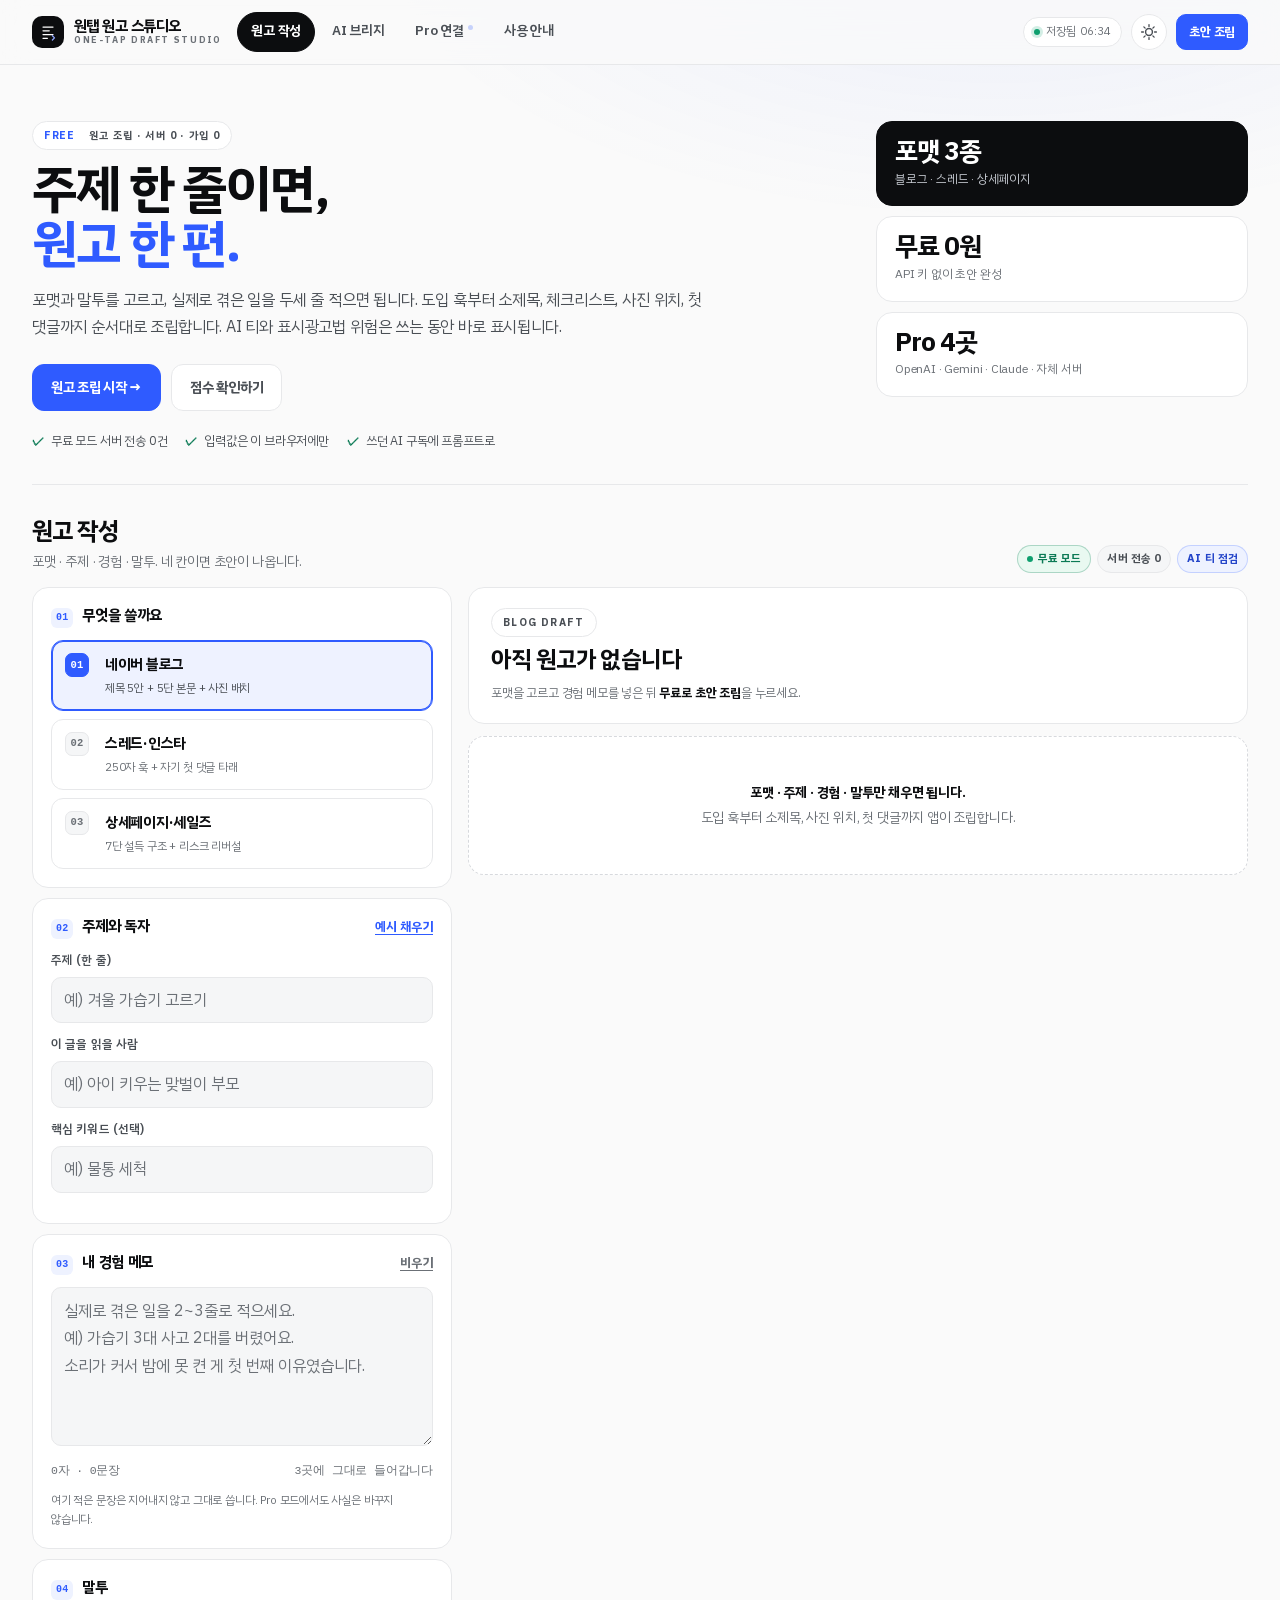
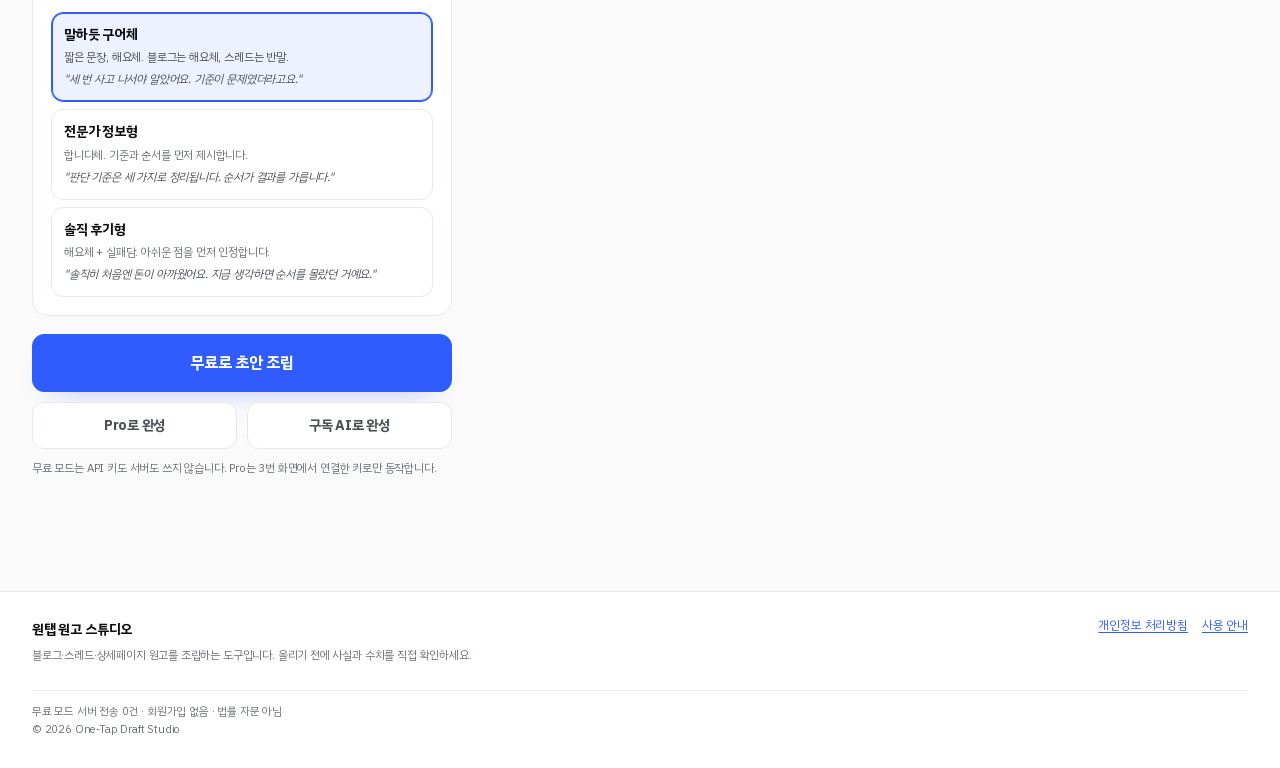
==== commit aee291cc: "Redesign: A-direction Crisp Bento (white bento) tokens across studio - styles.css rewritten on crisp" ====
--- a/index.html
+++ b/index.html
@@ -1,11 +1,11 @@
 <!DOCTYPE html>
-<html lang="ko" data-theme="light" data-design="designref.v2/cream-editorial">
+<html lang="ko" data-theme="light" data-design="designref.v2/crisp-bento">
 <head>
 <meta charset="utf-8" />
 <meta name="viewport" content="width=device-width, initial-scale=1, viewport-fit=cover" />
 <title>원탭 원고 스튜디오 — 블로그·스레드·상세페이지 완성 원고 조립기</title>
 <meta name="description" content="주제와 내 경험 2~3줄만 넣으면 네이버 블로그 원고, 스레드 훅·첫 댓글, 상세페이지 7단 카피를 조립합니다. API 키 없이 무료로 쓰고, OpenAI·Gemini·Claude·자체 서버를 연결하면 완성 원고를 바로 받습니다. AI 티·표시광고법 위험을 실시간으로 점검합니다." />
-<meta name="theme-color" content="#f3eadd" />
+<meta name="theme-color" content="#FAFAFA" />
 <meta name="color-scheme" content="light dark" />
 <link rel="canonical" href="https://marcj81.github.io/ai-writer-studio/" />
 <link rel="icon" href="favicon.svg" type="image/svg+xml" />
@@ -21,10 +21,9 @@
   <div class="topbar-inner">
     <a class="brand" href="#write" data-tab-link="write" aria-label="원탭 원고 스튜디오 홈">
       <span class="brand-mark" aria-hidden="true">
-        <svg viewBox="0 0 40 40" width="34" height="34">
-          <rect x="1" y="1" width="38" height="38" rx="4" fill="none" stroke="currentColor" stroke-width="1.4" />
-          <path d="M10 10h20M10 17h13M10 24h20M10 31h9" stroke="currentColor" stroke-width="1.6" stroke-linecap="round" />
-          <path d="M28.5 26.5l4 4-4 4" fill="none" stroke="currentColor" stroke-width="1.6" stroke-linecap="round" stroke-linejoin="round" />
+        <svg viewBox="0 0 32 32" width="20" height="20">
+          <path d="M8 8h16M8 14h10M8 20h16M8 26h7" stroke="currentColor" stroke-width="2" stroke-linecap="round" />
+          <path d="M23 22l3.4 3.4L23 28.8" fill="none" stroke="#8FA5FF" stroke-width="2" stroke-linecap="round" stroke-linejoin="round" />
         </svg>
       </span>
       <span class="brand-text">
@@ -59,15 +58,32 @@
   <section class="view is-active" id="view-write" role="tabpanel" aria-labelledby="tab-write">
     <div class="hero">
       <div class="hero-copy">
-        <p class="kicker">블로그 · 스레드 · 상세페이지 · 2026</p>
-        <h1>주제 한 줄이면, <em>원고 한 편.</em></h1>
+        <p class="kicker"><b>FREE</b>원고 조립 · 서버 0 · 가입 0</p>
+        <h1>주제 한 줄이면,<br /><em>원고 한 편.</em></h1>
         <p class="hero-lead">포맷과 말투를 고르고, 실제로 겪은 일을 두세 줄 적으면 됩니다. 도입 훅부터 소제목, 체크리스트, 사진 위치, 첫 댓글까지 순서대로 조립합니다. AI 티와 표시광고법 위험은 쓰는 동안 바로 표시됩니다.</p>
+        <div class="hero-cta">
+          <a class="btn btn-primary" href="#write-form">원고 조립 시작 →</a>
+          <a class="btn btn-ghost" href="#draft-title">점수 확인하기</a>
+        </div>
+        <div class="hero-trust">
+          <span>무료 모드 서버 전송 0건</span><span>입력값은 이 브라우저에만</span><span>쓰던 AI 구독에 프롬프트로</span>
+        </div>
       </div>
       <ul class="hero-facts" aria-label="이 앱의 기준">
         <li><strong>포맷 3종</strong><span>블로그 · 스레드 · 상세페이지</span></li>
-        <li><strong>무료 모드 0원</strong><span>API 키 없이 초안 완성</span></li>
+        <li><strong>무료 0원</strong><span>API 키 없이 초안 완성</span></li>
         <li><strong>Pro 4곳</strong><span>OpenAI · Gemini · Claude · 자체 서버</span></li>
       </ul>
+    </div>
+
+    <div class="sec">
+      <div>
+        <h2>원고 작성</h2>
+        <p>포맷 · 주제 · 경험 · 말투. 네 칸이면 초안이 나옵니다.</p>
+      </div>
+      <div class="sec-tags">
+        <span class="tag live">무료 모드</span><span class="tag">서버 전송 0</span><span class="tag blue">AI 티 점검</span>
+      </div>
     </div>
 
     <div class="studio">
@@ -151,7 +167,7 @@
           </div>
         </div>
 
-        <p class="empty-state" id="result-empty"><strong>왼쪽 3단계만 채우면 됩니다.</strong><br />주제 · 독자 · 경험 메모. 나머지는 앱이 조립합니다.</p>
+        <p class="empty-state" id="result-empty"><strong>포맷 · 주제 · 경험 · 말투만 채우면 됩니다.</strong><br />도입 훅부터 소제목, 사진 위치, 첫 댓글까지 앱이 조립합니다.</p>
 
         <div id="result-body" hidden>
           <div id="titles-wrap" hidden>
--- a/styles.css
+++ b/styles.css
@@ -1,8 +1,13 @@
-/* ============================================================
+/* ============================================================================
    원탭 원고 스튜디오 · styles.css
-   크림 에디토리얼(design-ref-engine cream-editorial) 토큰을
-   :root에 고정했다. 외부 요청 없음, 로컬 폰트만.
-   ============================================================ */
+   디자인 시스템: Crisp Bento SaaS (A안, designref.v2/crisp-bento)
+     bg #FAFAFA · surface #FFFFFF · surface-2 #F5F6F7
+     ink #0C0D0F · sub #4A4F55 · muted #6B7076 · line #E7E8EA
+     accent #2F5BFF (단일 액센트) · radius 16 / 12 / 10 / pill
+     산세리프 800 헤드라인, 카드 hover에서만 그림자
+   원칙: 외부 요청 0건(로컬 woff2·인라인 SVG·이미지 없음),
+        본문 4.5:1 / 큰 글씨 3:1 이상, 라이트·다크 모두 실측.
+   ========================================================================== */
 
 @font-face {
   font-family: 'PlexKR';
@@ -21,92 +26,114 @@
 }
 
 :root {
-  --paper: #f3eadd;
-  --paper-deep: #ece0cd;
-  --surface: #fffcf6;
-  --surface-2: #faf2e5;
-  --ink: #33281e;
-  --sub: #6a5b4a;
-  --muted: #76644e;
-  --line: #e0d2be;
-  --line-strong: #c9b69c;
-  --accent: #a8431f;
-  --accent-soft: #f6e3d6;
-  --accent-ink: #fff8f0;
-  --ok: #2f6b4f;
-  --ok-soft: #e6f0e9;
-  --warn: #8a5a12;
-  --warn-soft: #f7ecd6;
-  --danger: #a12c2c;
-  --danger-soft: #f8e4e1;
-  --focus: #a8431f;
+  /* 표면·잉크 */
+  --bg: #FAFAFA;
+  --surface: #FFFFFF;
+  --surface-2: #F5F6F7;
+  --surface-3: #EDEFF2;
+  --ink: #0C0D0F;
+  --sub: #4A4F55;
+  --muted: #6B7076;
+  --line: #E7E8EA;
+  --line-strong: #D7D9DD;
+
+  /* 단일 액센트: 코발트 */
+  --accent: #2F5BFF;
+  --accent-ink: #FFFFFF;
+  --accent-soft: #EEF2FF;
+  --accent-deep: #2445C9;
+
+  /* 상태 */
+  --ok: #0B7A55;
+  --ok-bright: #0E9F6E;
+  --ok-soft: #E9F9F1;
+  --warn: #8A5A12;
+  --warn-soft: #FBF3E3;
+  --danger: #C0281B;
+  --danger-soft: #FDF1EF;
+  --focus: #2F5BFF;
 
   --font: 'PlexKR', 'Pretendard', -apple-system, BlinkMacSystemFont, 'Apple SD Gothic Neo', 'Malgun Gothic', 'Noto Sans KR', sans-serif;
   --mono: ui-monospace, SFMono-Regular, Menlo, Consolas, monospace;
 
   --s1: 4px; --s2: 8px; --s3: 12px; --s4: 16px; --s5: 24px; --s6: 32px; --s7: 48px; --s8: 64px;
-  --radius: 3px;
-  --maxw: 1400px;
+
+  --radius: 16px;
+  --radius-md: 12px;
+  --radius-sm: 10px;
+  --radius-pill: 999px;
+
+  --maxw: 1280px;
   --rule: 1px solid var(--line);
-  --shadow-paper: 0 18px 40px -34px rgba(51, 40, 30, 0.55);
-  --grain: 0.5;
+  --shadow-hover: 0 12px 28px -20px rgba(12, 13, 15, .35);
+  --shadow-pop: 0 18px 40px -26px rgba(12, 13, 15, .45);
 }
 
 html[data-theme="dark"] {
-  --paper: #17130f;
-  --paper-deep: #1d1813;
-  --surface: #201b15;
-  --surface-2: #262019;
-  --ink: #f4ebdd;
-  --sub: #c0b09b;
-  --muted: #9c8b77;
-  --line: #3a3228;
-  --line-strong: #574a3b;
-  --accent: #f09a62;
-  --accent-soft: #3b2a1e;
-  --accent-ink: #1a120c;
-  --ok: #7fc7a4;
-  --ok-soft: #1f2c25;
-  --warn: #e0b064;
-  --warn-soft: #2e2719;
-  --danger: #f08a8a;
-  --danger-soft: #2f1d1d;
-  --focus: #f09a62;
-  --shadow-paper: 0 18px 40px -30px rgba(0, 0, 0, 0.8);
-  --grain: 0.35;
+  --bg: #0C0D0F;
+  --surface: #15171C;
+  --surface-2: #1B1E24;
+  --surface-3: #22262E;
+  --ink: #F3F4F6;
+  --sub: #C2C7CF;
+  --muted: #A8AEB8;
+  --line: #2A2D34;
+  --line-strong: #3A3F48;
+
+  --accent: #8FA5FF;
+  --accent-ink: #06070B;
+  --accent-soft: #1B2340;
+  --accent-deep: #B9C6FF;
+
+  --ok: #45D19A;
+  --ok-bright: #45D19A;
+  --ok-soft: #10281F;
+  --warn: #E8B45F;
+  --warn-soft: #2A2317;
+  --danger: #FF8A7A;
+  --danger-soft: #2C1B18;
+  --focus: #8FA5FF;
+
+  --shadow-hover: 0 14px 32px -22px rgba(0, 0, 0, .9);
+  --shadow-pop: 0 22px 48px -28px rgba(0, 0, 0, .95);
 }
 
 *, *::before, *::after { box-sizing: border-box; }
 [hidden] { display: none !important; }
-html { -webkit-text-size-adjust: 100%; scroll-behavior: smooth; }
+html { -webkit-text-size-adjust: 100%; scroll-behavior: smooth; color-scheme: light; }
+html[data-theme="dark"] { color-scheme: dark; }
 body {
   margin: 0;
-  background: var(--paper);
+  background: var(--bg);
   color: var(--ink);
   font-family: var(--font);
   font-size: 16px;
-  line-height: 1.6;
-  letter-spacing: -0.01em;
+  line-height: 1.65;
+  letter-spacing: -0.011em;
   word-break: keep-all;
   overflow-wrap: break-word;
-}
+  -webkit-font-smoothing: antialiased;
+}
+
+/* 장식 레이어: 위쪽 아주 옅은 코발트 워시 1개. 포인터를 막지 않는다. */
 body::before {
   content: "";
   position: fixed; inset: 0;
   pointer-events: none;
   z-index: 0;
-  opacity: calc(var(--grain) * 0.07);
-  background-image: url("data:image/svg+xml;utf8,<svg xmlns='http://www.w3.org/2000/svg' width='180' height='180'><filter id='n'><feTurbulence type='fractalNoise' baseFrequency='0.9' numOctaves='2' stitchTiles='stitch'/></filter><rect width='180' height='180' filter='url(%23n)' opacity='0.55'/></svg>");
-  mix-blend-mode: multiply;
-}
-html[data-theme="dark"] body::before { mix-blend-mode: screen; opacity: 0.05; }
+  background:
+    radial-gradient(900px 420px at 78% -8%, rgba(47, 91, 255, .07), rgba(47, 91, 255, 0) 70%);
+}
+html[data-theme="dark"] body::before {
+  background: radial-gradient(900px 420px at 78% -8%, rgba(143, 165, 255, .10), rgba(143, 165, 255, 0) 70%);
+}
 
 img, svg { max-width: 100%; }
 a { color: var(--accent); text-decoration-thickness: 1px; text-underline-offset: 3px; }
-a:hover { color: var(--ink); }
+a:hover { color: var(--accent-deep); }
 button, input, select, textarea { font: inherit; color: inherit; }
 button { cursor: pointer; }
-h1, h2, h3, h4 { margin: 0; font-weight: 600; letter-spacing: -0.035em; line-height: 1.22; }
+h1, h2, h3, h4 { margin: 0; font-weight: 700; letter-spacing: -0.03em; line-height: 1.22; }
 p { margin: 0; }
 ul, ol, dl, dd { margin: 0; padding: 0; }
 li { list-style: none; }
@@ -117,53 +144,73 @@
   overflow: hidden; clip: rect(0 0 0 0); white-space: nowrap; border: 0;
 }
 .skip-link {
-  position: absolute; left: 12px; top: -48px; z-index: 100;
-  background: var(--ink); color: var(--paper); padding: 10px 16px; border-radius: var(--radius);
-  font-size: 14px; text-decoration: none;
+  position: absolute; left: 12px; top: -56px; z-index: 100;
+  background: var(--ink); color: var(--bg); padding: 11px 18px; border-radius: var(--radius-sm);
+  font-size: 14px; text-decoration: none; font-weight: 600;
 }
 .skip-link:focus { top: 12px; }
-:focus-visible { outline: 2px solid var(--focus); outline-offset: 2px; border-radius: 2px; }
+:focus-visible { outline: 2px solid var(--focus); outline-offset: 2px; border-radius: 6px; }
 
 /* ── 상단 바 ───────────────────────────────────────────── */
 .topbar {
   position: sticky; top: 0; z-index: 40;
-  background: color-mix(in srgb, var(--paper) 94%, transparent);
+  background: color-mix(in srgb, var(--bg) 84%, transparent);
   border-bottom: var(--rule);
-  backdrop-filter: blur(6px);
+  backdrop-filter: blur(14px) saturate(1.2);
+  -webkit-backdrop-filter: blur(14px) saturate(1.2);
 }
 .topbar-inner {
   max-width: var(--maxw); margin: 0 auto;
-  display: flex; align-items: center; gap: var(--s5);
-  padding: 12px var(--s6);
+  display: flex; align-items: center; gap: var(--s4);
+  padding: 11px var(--s6); min-height: 64px;
 }
 .brand { display: flex; align-items: center; gap: 10px; color: var(--ink); text-decoration: none; flex: 0 0 auto; }
-.brand-mark { color: var(--accent); display: grid; place-items: center; }
-.brand-text { display: grid; line-height: 1.15; }
-.brand-text strong { font-size: 16px; font-weight: 600; letter-spacing: -0.03em; white-space: nowrap; }
-.brand-text small { font-size: 9.5px; letter-spacing: 0.16em; color: var(--muted); font-weight: 600; }
-
-.tabs { display: flex; gap: 2px; flex: 1 1 auto; min-width: 0; overflow-x: auto; scrollbar-width: none; }
+.brand-mark {
+  display: grid; place-items: center; width: 32px; height: 32px;
+  border-radius: var(--radius-sm); background: var(--ink); color: var(--surface);
+  flex: 0 0 auto;
+}
+html[data-theme="dark"] .brand-mark { background: var(--surface-2); border: 1px solid var(--line); color: var(--ink); }
+.brand-text { display: grid; line-height: 1.16; }
+.brand-text strong { font-size: 15px; font-weight: 800; letter-spacing: -0.035em; white-space: nowrap; }
+.brand-text small { font-size: 9px; letter-spacing: 0.18em; color: var(--muted); font-weight: 700; }
+
+.tabs { display: flex; gap: 3px; flex: 1 1 auto; min-width: 0; overflow-x: auto; scrollbar-width: none; }
 .tabs::-webkit-scrollbar { display: none; }
 .tab {
   flex: 0 0 auto;
-  background: none; border: 0; padding: 8px 12px 9px;
-  font-size: 14px; color: var(--sub); border-bottom: 2px solid transparent;
-  white-space: nowrap; letter-spacing: -0.02em;
-}
-.tab:hover { color: var(--ink); }
-.tab.is-active { color: var(--ink); border-bottom-color: var(--accent); font-weight: 600; }
+  background: none; border: 1px solid transparent; border-radius: var(--radius-pill);
+  padding: 7px 13px 8px;
+  font-size: 13.5px; color: var(--sub); font-weight: 600; letter-spacing: -0.02em;
+  white-space: nowrap; min-height: 36px;
+  transition: background .14s, color .14s, border-color .14s;
+}
+.tab:hover { background: var(--surface); color: var(--ink); border-color: var(--line); }
+.tab.is-active { color: var(--accent-ink); background: var(--ink); border-color: var(--ink); font-weight: 700; }
+html[data-theme="dark"] .tab.is-active { color: #0C0D0F; }
 .tab .pro-dot {
-  display: inline-block; width: 4px; height: 4px; border-radius: 50%;
-  background: var(--accent); margin-left: 3px; vertical-align: 5px; opacity: .35;
-}
-
-.top-actions { display: flex; align-items: center; gap: 10px; flex: 0 0 auto; }
-.save-state { font-size: 11.5px; color: var(--muted); letter-spacing: 0.02em; }
+  display: inline-block; width: 5px; height: 5px; border-radius: 50%;
+  background: var(--accent); margin-left: 4px; vertical-align: 5px; opacity: .55;
+}
+.tab.is-active .pro-dot { background: var(--accent); opacity: 1; }
+
+.top-actions { display: flex; align-items: center; gap: 9px; flex: 0 0 auto; }
+.save-state {
+  display: inline-flex; align-items: center; gap: 6px;
+  font-size: 11.5px; color: var(--muted); letter-spacing: 0.01em;
+  padding: 5px 10px; border: 1px solid var(--line); border-radius: var(--radius-pill);
+  background: var(--surface);
+}
+.save-state::before {
+  content: ""; width: 6px; height: 6px; border-radius: 50%;
+  background: var(--ok-bright); box-shadow: 0 0 0 3px color-mix(in srgb, var(--ok-bright) 18%, transparent);
+}
 .icon-btn {
-  display: grid; place-items: center; width: 34px; height: 34px;
-  background: none; border: var(--rule); border-radius: 50%; color: var(--sub);
-}
-.icon-btn:hover { color: var(--ink); border-color: var(--line-strong); }
+  display: grid; place-items: center; width: 36px; height: 36px;
+  background: var(--surface); border: var(--rule); border-radius: var(--radius-pill); color: var(--sub);
+  transition: border-color .14s, color .14s, background .14s;
+}
+.icon-btn:hover { color: var(--ink); border-color: var(--line-strong); background: var(--surface-2); }
 .ico-moon { display: none; }
 html[data-theme="dark"] .ico-sun { display: none; }
 html[data-theme="dark"] .ico-moon { display: block; }
@@ -171,88 +218,166 @@
 /* ── 버튼 ─────────────────────────────────────────────── */
 .btn {
   display: inline-flex; align-items: center; justify-content: center; gap: 7px;
-  border: 1px solid transparent; border-radius: var(--radius);
-  padding: 11px 18px; font-size: 14.5px; font-weight: 600; letter-spacing: -0.02em;
+  border: 1px solid transparent; border-radius: var(--radius-md);
+  padding: 11px 18px; min-height: 42px;
+  font-size: 14px; font-weight: 700; letter-spacing: -0.02em;
   background: var(--surface); color: var(--ink);
-  transition: background .14s, color .14s, border-color .14s, transform .1s;
+  text-decoration: none;
+  transition: background .14s, color .14s, border-color .14s, transform .1s, box-shadow .14s;
   white-space: nowrap;
 }
+.btn:hover { color: var(--ink); }
 .btn:active { transform: translateY(1px); }
 .btn-primary { background: var(--accent); color: var(--accent-ink); border-color: var(--accent); }
-.btn-primary:hover { background: var(--ink); border-color: var(--ink); color: var(--paper); }
-.btn-ghost { background: transparent; border-color: var(--line-strong); color: var(--sub); }
-.btn-ghost:hover { border-color: var(--ink); color: var(--ink); background: var(--surface); }
-.btn-sm { padding: 7px 12px; font-size: 13px; }
-.btn-lg { width: 100%; padding: 15px 20px; font-size: 16px; margin-top: var(--s2); }
-.btn:disabled { opacity: .42; cursor: not-allowed; transform: none; }
+.btn-primary:hover { background: var(--accent-deep); border-color: var(--accent-deep); color: var(--accent-ink); box-shadow: var(--shadow-hover); }
+html[data-theme="dark"] .btn-primary:hover { background: var(--accent); color: var(--accent-ink); box-shadow: 0 10px 26px -18px rgba(143, 165, 255, .6); }
+.btn-ghost { background: var(--surface); border-color: var(--line); color: var(--sub); }
+.btn-ghost:hover { border-color: var(--line-strong); color: var(--ink); background: var(--surface-2); }
+.btn-sm { padding: 7px 12px; min-height: 34px; font-size: 12.5px; border-radius: var(--radius-sm); }
+.btn-lg { width: 100%; padding: 15px 20px; min-height: 52px; font-size: 16px; margin-top: var(--s2); border-radius: var(--radius-md); }
+.btn:disabled { opacity: .42; cursor: not-allowed; transform: none; box-shadow: none; }
 .btn.is-done { background: var(--ok); border-color: var(--ok); color: #fff; }
+html[data-theme="dark"] .btn.is-done { color: #06070B; }
 .link-btn {
   background: none; border: 0; padding: 0; color: var(--accent);
-  font-size: 12.5px; font-weight: 600; text-decoration: underline; text-underline-offset: 3px;
-}
-.link-btn:hover { color: var(--ink); }
+  font-size: 12.5px; font-weight: 700; text-decoration: underline; text-underline-offset: 3px;
+}
+.link-btn:hover { color: var(--accent-deep); }
 .link-btn.muted { color: var(--muted); }
+.link-btn.muted:hover { color: var(--ink); }
 
 /* ── 공통 ─────────────────────────────────────────────── */
 main { position: relative; z-index: 1; max-width: var(--maxw); margin: 0 auto; padding: 0 var(--s6) var(--s8); }
-.view { padding-top: var(--s6); }
+.view { padding-top: var(--s5); }
 .view[hidden] { display: none; }
+
 .kicker {
-  font-size: 10.5px; letter-spacing: 0.16em; text-transform: uppercase;
-  color: var(--muted); font-weight: 600; margin-bottom: 10px;
-}
-h1 { font-size: clamp(30px, 3.4vw, 48px); font-weight: 600; }
-h1 em {
-  font-style: normal; color: var(--accent);
-  background: linear-gradient(transparent 66%, var(--accent-soft) 66%);
-  padding: 0 2px;
-}
-.lead { color: var(--sub); font-size: 15.5px; line-height: 1.75; max-width: 780px; margin-top: 12px; }
+  display: inline-flex; align-items: center; gap: 7px;
+  font-size: 10.5px; letter-spacing: 0.13em; text-transform: uppercase;
+  color: var(--sub); font-weight: 700;
+  margin-bottom: 12px;
+  background: var(--surface);
+  border: 1px solid var(--line);
+  border-radius: var(--radius-pill);
+  padding: 5px 11px;
+}
+.kicker b { color: var(--accent); font-weight: 800; letter-spacing: 0.06em; margin-right: 7px; }
+
+/* 섹션 헤드 (A 보드: 제목 + 필터/태그) */
+.sec { display: flex; align-items: flex-end; justify-content: space-between; gap: var(--s4); flex-wrap: wrap; margin: 0 0 14px; }
+.sec h2 { font-size: 24px; font-weight: 800; letter-spacing: -0.035em; }
+.sec p { margin-top: 5px; font-size: 13.5px; color: var(--muted); }
+.sec-tags { display: flex; gap: 6px; flex-wrap: wrap; }
+.tag {
+  display: inline-flex; align-items: center; gap: 5px;
+  font-size: 11px; font-weight: 700; letter-spacing: 0.01em;
+  padding: 4px 9px; border-radius: 999px;
+  background: var(--surface-2); color: var(--sub); border: 1px solid var(--line);
+}
+.tag.blue { background: var(--accent-soft); color: var(--accent-deep); border-color: color-mix(in srgb, var(--accent) 22%, transparent); }
+html[data-theme="dark"] .tag.blue { color: var(--accent); }
+.tag.live { background: var(--ok-soft); color: var(--ok); border-color: color-mix(in srgb, var(--ok) 28%, transparent); }
+.tag.live::before { content: ""; width: 6px; height: 6px; border-radius: 50%; background: var(--ok-bright); }
+
+h1 { font-size: clamp(38px, 4vw, 58px); font-weight: 800; letter-spacing: -0.045em; line-height: 1.06; }
+h1 em { font-style: normal; color: var(--accent); }
+.lead { color: var(--sub); font-size: 16px; line-height: 1.7; max-width: 760px; margin-top: 14px; }
+
+/* ── 히어로 (A 보드: eyebrow → 큰 헤드 → 리드 → CTA → 신뢰 → 지표 타일) ── */
 .hero {
-  display: grid; grid-template-columns: minmax(0, 1fr) 340px; gap: var(--s6);
-  align-items: end; padding: var(--s5) 0 var(--s6);
-  border-bottom: var(--rule); margin-bottom: var(--s6);
-}
-.hero-copy h1 { margin-top: 2px; }
-.hero-lead { margin-top: 14px; color: var(--sub); font-size: 15.5px; line-height: 1.78; max-width: 720px; }
-.hero-facts { display: grid; gap: 10px; align-content: end; }
-.hero-facts li { display: grid; gap: 2px; padding: 10px 0 10px 14px; border-left: 2px solid var(--line-strong); }
-.hero-facts strong { font-size: 17px; font-weight: 600; letter-spacing: -0.02em; }
+  display: grid; grid-template-columns: minmax(0, 1fr) 372px; gap: var(--s6);
+  align-items: start; padding: var(--s6) 0 var(--s6);
+  margin-bottom: var(--s6);
+  border-bottom: var(--rule);
+}
+.hero-copy h1 { margin-top: 0; }
+.hero-lead { margin-top: 16px; color: var(--sub); font-size: 16px; line-height: 1.72; max-width: 700px; }
+.hero-cta { display: flex; gap: 10px; align-items: center; flex-wrap: wrap; margin-top: 22px; }
+.hero-trust { display: flex; gap: 18px; flex-wrap: wrap; margin-top: 20px; font-size: 12.5px; color: var(--sub); }
+.hero-trust span { display: inline-flex; align-items: center; gap: 6px; }
+.hero-trust span::before { content: "✓"; color: var(--ok); font-weight: 800; }
+
+.hero-facts { display: grid; gap: 10px; align-content: start; }
+.hero-facts li {
+  position: relative;
+  display: flex; flex-direction: column; justify-content: center; gap: 3px;
+  background: var(--surface); border: var(--rule); border-radius: var(--radius);
+  padding: 16px 18px; min-height: 78px;
+  transition: border-color .14s, box-shadow .14s;
+}
+.hero-facts li:hover { border-color: var(--line-strong); box-shadow: var(--shadow-hover); }
+.hero-facts strong {
+  font-size: 26px; font-weight: 800; letter-spacing: -0.04em; line-height: 1.1;
+  font-variant-numeric: tabular-nums;
+}
 .hero-facts span { font-size: 12px; color: var(--muted); }
-.page-head { padding: var(--s5) 0 var(--s6); border-bottom: var(--rule); margin-bottom: var(--s6); }
-
+.hero-facts li:first-child { background: var(--ink); border-color: var(--ink); }
+.hero-facts li:first-child strong { color: #FFFFFF; }
+.hero-facts li:first-child span { color: #C9CDD4; }
+html[data-theme="dark"] .hero-facts li:first-child {
+  background: var(--accent-soft);
+  border-color: color-mix(in srgb, var(--accent) 34%, transparent);
+}
+html[data-theme="dark"] .hero-facts li:first-child strong { color: var(--ink); }
+html[data-theme="dark"] .hero-facts li:first-child span { color: var(--sub); }
+
+.page-head { padding: var(--s6) 0 var(--s5); border-bottom: var(--rule); margin-bottom: var(--s5); }
+.page-head h1 { max-width: 900px; }
+.page-head .lead { margin-top: 12px; }
+
+/* ── 패널·타일 ─────────────────────────────────────────── */
 .panel {
   background: var(--surface);
   border: var(--rule);
   border-radius: var(--radius);
   padding: var(--s5);
-  box-shadow: var(--shadow-paper);
   min-width: 0;
 }
 .panel-note { font-size: 12.5px; color: var(--muted); line-height: 1.7; margin: 10px 0 14px; }
 
-.step { padding-bottom: var(--s5); margin-bottom: var(--s5); border-bottom: 1px dashed var(--line); }
-.step:last-of-type { border-bottom: 0; margin-bottom: var(--s4); padding-bottom: var(--s2); }
-.step-head { display: flex; align-items: baseline; gap: 10px; margin-bottom: 12px; flex-wrap: wrap; }
-.step-head h2 { font-size: 15px; font-weight: 600; letter-spacing: -0.02em; }
+.step {
+  background: var(--surface);
+  border: var(--rule);
+  border-radius: var(--radius);
+  padding: 18px;
+  margin-bottom: 10px;
+  transition: border-color .14s;
+}
+.step:focus-within { border-color: var(--line-strong); }
+.step:last-of-type { margin-bottom: var(--s4); }
+.step-head { display: flex; align-items: baseline; gap: 9px; margin-bottom: 12px; flex-wrap: wrap; }
+.step-head h2 { font-size: 15px; font-weight: 800; letter-spacing: -0.025em; }
 .step-head .link-btn { margin-left: auto; }
 .step-head.mt { margin-top: var(--s5); }
-.step-no { font-family: var(--mono); font-size: 10.5px; color: var(--accent); letter-spacing: 0.06em; }
+.step-no {
+  display: inline-grid; place-items: center;
+  min-width: 22px; height: 20px; padding: 0 5px;
+  font-family: var(--mono); font-size: 10px; font-weight: 700;
+  color: var(--accent); letter-spacing: 0.02em;
+  background: var(--accent-soft); border-radius: 6px;
+}
 .mt { margin-top: var(--s5); }
 
 /* ── 폼 ───────────────────────────────────────────────── */
 .field { display: grid; gap: 6px; margin-bottom: 12px; min-width: 0; }
-.field > span { font-size: 12px; color: var(--sub); letter-spacing: 0.01em; }
-.field-row { display: grid; grid-template-columns: 1fr 1fr; gap: 12px; }
+.field > span { font-size: 12px; color: var(--sub); letter-spacing: 0.01em; font-weight: 600; }
+.field-row { display: grid; grid-template-columns: 1fr 1fr; gap: 10px; }
 .input {
   width: 100%; min-width: 0;
   background: var(--surface-2); color: var(--ink);
-  border: 1px solid var(--line); border-radius: var(--radius);
+  border: 1px solid var(--line); border-radius: var(--radius-sm);
   padding: 10px 12px; font-size: 16px; line-height: 1.55;
-  transition: border-color .14s, background .14s;
-}
-.input::placeholder { color: var(--muted); opacity: .85; }
-.input:focus { outline: none; border-color: var(--accent); background: var(--surface); }
+  transition: border-color .14s, background .14s, box-shadow .14s;
+}
+.input::placeholder { color: var(--muted); opacity: 1; }
+.input:hover { border-color: var(--line-strong); }
+.input:focus,
+.input:focus-visible,
+.editor:focus,
+.editor:focus-visible {
+  outline: none; border-color: var(--accent); background: var(--surface);
+  box-shadow: 0 0 0 3px color-mix(in srgb, var(--accent) 16%, transparent);
+}
 .input.area { resize: vertical; min-height: 88px; line-height: 1.72; }
 .input.area.mono { font-family: var(--mono); font-size: 12.5px; line-height: 1.65; letter-spacing: 0; }
 .input.select { appearance: none; padding-right: 30px;
@@ -261,73 +386,115 @@
   background-size: 5px 5px, 5px 5px; background-repeat: no-repeat;
 }
 .input.mini { width: auto; padding: 6px 28px 6px 9px; font-size: 13px; }
-.input-foot { display: flex; align-items: center; justify-content: space-between; gap: 8px; margin-top: 6px; }
+.input-foot { display: flex; align-items: center; justify-content: space-between; gap: 8px; margin-top: 7px; }
 .counter { font-size: 11.5px; color: var(--muted); font-family: var(--mono); }
 .form-note { font-size: 11.5px; color: var(--muted); line-height: 1.7; margin-top: 10px; }
 .switch { display: flex; align-items: center; gap: 8px; font-size: 13px; color: var(--sub); margin-top: 6px; }
 .switch input { width: 16px; height: 16px; accent-color: var(--accent); }
 
-/* ── 포맷 카드 ─────────────────────────────────────────── */
+/* ── 포맷 카드 (벤토 타일) ─────────────────────────────── */
 .format-grid { display: grid; gap: 8px; }
 .format-card {
-  display: grid; grid-template-columns: 28px 1fr; gap: 10px;
-  padding: 11px 12px; border: 1px solid var(--line); border-radius: var(--radius);
-  background: var(--surface-2); cursor: pointer; transition: border-color .14s, background .14s;
-}
-.format-card:hover { border-color: var(--line-strong); }
+  position: relative;
+  display: grid; grid-template-columns: 30px 1fr; gap: 10px; align-items: start;
+  padding: 12px 13px; border: 1px solid var(--line); border-radius: var(--radius-md);
+  background: var(--surface); cursor: pointer;
+  transition: border-color .14s, background .14s, box-shadow .14s;
+}
+.format-card:hover { border-color: var(--line-strong); background: var(--surface-2); }
 .format-card input { position: absolute; opacity: 0; pointer-events: none; }
 .format-card .fc-no {
-  font-family: var(--mono); font-size: 11px; color: var(--muted);
-  padding-top: 2px; letter-spacing: 0.04em;
-}
-.format-card strong { display: block; font-size: 14.5px; font-weight: 600; letter-spacing: -0.02em; }
-.format-card em { display: block; font-style: normal; font-size: 11.5px; color: var(--muted); margin-top: 2px; line-height: 1.55; }
-.format-card.is-active { border-color: var(--accent); background: var(--accent-soft); }
-.format-card.is-active .fc-no { color: var(--accent); }
+  display: grid; place-items: center; width: 24px; height: 24px;
+  font-family: var(--mono); font-size: 10.5px; font-weight: 700; color: var(--muted);
+  background: var(--surface-2); border: 1px solid var(--line); border-radius: 7px;
+  letter-spacing: 0.02em;
+}
+.format-card strong { display: block; font-size: 14.5px; font-weight: 700; letter-spacing: -0.02em; }
+.format-card em { display: block; font-style: normal; font-size: 11.5px; color: var(--muted); margin-top: 3px; line-height: 1.55; }
+.format-card.is-active { border-color: var(--accent); background: var(--accent-soft); box-shadow: 0 0 0 1px var(--accent) inset; }
+.format-card.is-active .fc-no { color: var(--accent-ink); background: var(--accent); border-color: var(--accent); }
+.format-card.is-active strong { color: var(--ink); }
+.format-card.is-active em { color: var(--sub); }
 .format-card:has(input:focus-visible) { outline: 2px solid var(--focus); outline-offset: 2px; }
 
 /* ── 말투 카드 ─────────────────────────────────────────── */
-.tone-grid { display: grid; gap: 6px; }
+.tone-grid { display: grid; gap: 7px; }
 .tone-card {
-  display: grid; gap: 3px; padding: 9px 11px;
-  border: 1px solid var(--line); border-radius: var(--radius);
-  background: var(--surface-2); cursor: pointer;
-}
+  position: relative;
+  display: grid; gap: 3px; padding: 11px 12px;
+  border: 1px solid var(--line); border-radius: var(--radius-md);
+  background: var(--surface); cursor: pointer;
+  transition: border-color .14s, background .14s;
+}
+.tone-card:hover { border-color: var(--line-strong); background: var(--surface-2); }
 .tone-card input { position: absolute; opacity: 0; pointer-events: none; }
-.tone-card .tn { font-size: 13.5px; font-weight: 600; }
+.tone-card .tn { font-size: 13.5px; font-weight: 700; }
 .tone-card .td { font-size: 11.5px; color: var(--muted); }
 .tone-card .ts { font-size: 11.5px; color: var(--sub); font-style: italic; }
-.tone-card.is-active { border-color: var(--accent); background: var(--accent-soft); }
-
-/* ── 결과 ─────────────────────────────────────────────── */
-.studio { display: grid; grid-template-columns: minmax(320px, 400px) minmax(0, 1fr); gap: var(--s5); align-items: start; }
-.panel-result { display: grid; gap: var(--s4); }
-.result-head { display: flex; justify-content: space-between; align-items: flex-start; gap: var(--s4); flex-wrap: wrap; }
-.result-head h2 { font-size: 19px; letter-spacing: -0.03em; }
+.tone-card.is-active { border-color: var(--accent); background: var(--accent-soft); box-shadow: 0 0 0 1px var(--accent) inset; }
+.tone-card.is-active .tn { color: var(--ink); }
+.tone-card.is-active .td, .tone-card.is-active .ts { color: var(--sub); }
+.tone-card:has(input:focus-visible) { outline: 2px solid var(--focus); outline-offset: 2px; }
+
+/* ── 작성 화면 2단 ─────────────────────────────────────── */
+.studio { display: grid; grid-template-columns: minmax(340px, 420px) minmax(0, 1fr); gap: 16px; align-items: start; }
+.panel-input { background: transparent; border: 0; border-radius: 0; padding: 0; }
+.panel-input > form > .btn,
+.panel-input > form > .field-row,
+.panel-input > form > .form-note { margin-left: 0; margin-right: 0; }
+.panel-input #btn-assemble { box-shadow: 0 14px 30px -22px rgba(47, 91, 255, .65); }
+
+.panel-result {
+  display: grid; gap: 12px; align-content: start;
+  background: transparent; border: 0; border-radius: 0; padding: 0;
+  box-shadow: none;
+}
+#result-body { display: contents; }
+
+.result-head {
+  display: flex; justify-content: space-between; align-items: flex-start; gap: var(--s4); flex-wrap: wrap;
+  background: var(--surface); border: var(--rule); border-radius: var(--radius);
+  padding: 20px 22px;
+}
+.result-head > div:first-child { min-width: 0; }
+.result-head .kicker { margin-bottom: 9px; }
+.result-head h2 { font-size: 23px; font-weight: 800; letter-spacing: -0.035em; line-height: 1.25; }
 .result-actions { display: flex; gap: 6px; flex-wrap: wrap; }
-.result-meta { font-size: 12.5px; color: var(--muted); line-height: 1.7; }
-
-.score-box { display: flex; align-items: center; gap: 12px; flex-wrap: wrap; }
-.score-num { font-size: 30px; font-weight: 700; letter-spacing: -0.04em; line-height: 1; }
-.score-num span { font-size: 12px; font-weight: 500; color: var(--muted); margin-left: 2px; }
+.result-meta { font-size: 12.5px; color: var(--muted); line-height: 1.7; margin-top: 7px; }
+.result-meta strong { color: var(--ink); font-weight: 700; }
+
+.score-box {
+  display: flex; align-items: center; gap: 12px; flex-wrap: wrap;
+  background: var(--surface-2); border: var(--rule); border-radius: var(--radius-md);
+  padding: 10px 14px;
+}
+.score-num { font-size: 32px; font-weight: 800; letter-spacing: -0.045em; line-height: 1; font-variant-numeric: tabular-nums; }
+.score-num span { font-size: 12px; font-weight: 600; color: var(--muted); margin-left: 2px; }
 .grade {
-  display: inline-grid; place-items: center; width: 26px; height: 26px;
-  border-radius: 50%; font-size: 12.5px; font-weight: 700;
-  background: var(--ok-soft); color: var(--ok); border: 1px solid var(--ok);
-}
-.grade[data-g="C"] { background: var(--warn-soft); color: var(--warn); border-color: var(--warn); }
-.grade[data-g="D"], .grade[data-g="E"] { background: var(--danger-soft); color: var(--danger); border-color: var(--danger); }
+  display: inline-grid; place-items: center; width: 28px; height: 28px;
+  border-radius: 8px; font-size: 12.5px; font-weight: 800;
+  background: var(--ok-soft); color: var(--ok); border: 1px solid color-mix(in srgb, var(--ok) 40%, transparent);
+}
+.grade[data-g="C"] { background: var(--warn-soft); color: var(--warn); border-color: color-mix(in srgb, var(--warn) 40%, transparent); }
+.grade[data-g="D"], .grade[data-g="E"] { background: var(--danger-soft); color: var(--danger); border-color: color-mix(in srgb, var(--danger) 40%, transparent); }
 .score-label { font-size: 12px; color: var(--sub); }
-.meter { height: 5px; background: var(--paper-deep); border-radius: 99px; overflow: hidden; flex: 1 1 120px; min-width: 80px; }
+.meter { height: 6px; background: var(--surface-3); border-radius: 99px; overflow: hidden; flex: 1 1 120px; min-width: 80px; }
 .meter > span { display: block; height: 100%; background: var(--accent); border-radius: 99px; transition: width .2s; }
-
+html[data-theme="dark"] .meter { background: #2A2E36; }
+
+#titles-wrap {
+  background: var(--surface); border: var(--rule); border-radius: var(--radius);
+  padding: 18px 20px; display: grid; gap: 10px;
+}
 .title-cards { display: grid; gap: 6px; }
 .title-card {
   display: grid; grid-template-columns: 18px 1fr auto; gap: 8px; align-items: baseline;
-  padding: 8px 10px; border: 1px solid var(--line); border-radius: var(--radius);
+  padding: 9px 11px; border: 1px solid var(--line); border-radius: var(--radius-sm);
   background: var(--surface-2);
-}
-.title-card .tno { font-family: var(--mono); font-size: 10.5px; color: var(--accent); }
+  transition: border-color .14s, background .14s;
+}
+.title-card:hover { border-color: var(--line-strong); background: var(--surface); }
+.title-card .tno { font-family: var(--mono); font-size: 10.5px; font-weight: 700; color: var(--accent); }
 .title-card .tt { font-size: 13.5px; line-height: 1.5; }
 .title-card .tmain { display: grid; gap: 3px; min-width: 0; }
 .title-card .tmeta { display: flex; align-items: center; gap: 10px; }
@@ -336,157 +503,193 @@
 .title-card .tlen.is-long { color: var(--warn); }
 .title-card button { padding: 0; font-size: 11.5px; }
 
-.editor-wrap { display: grid; gap: 6px; }
+.editor-wrap {
+  display: grid; gap: 8px;
+  background: var(--surface); border: var(--rule); border-radius: var(--radius);
+  padding: 16px 18px 18px;
+}
 .editor-bar { display: flex; align-items: center; gap: 6px; flex-wrap: wrap; }
 .editor-bar .spacer { flex: 1; }
 .editor {
   width: 100%; min-height: 420px; resize: none; overflow-y: hidden;
   background: var(--surface); color: var(--ink);
-  border: 1px solid var(--line); border-radius: var(--radius);
-  padding: 18px 20px; font-size: 15.5px; line-height: 1.85;
+  border: 1px solid var(--line); border-radius: var(--radius-md);
+  padding: 17px 18px; font-size: 15.5px; line-height: 1.85;
   letter-spacing: -0.005em; font-family: var(--font);
 }
-.editor:focus { outline: none; border-color: var(--accent); }
 .editor::placeholder { color: var(--muted); }
 
-.hook-box { display: grid; gap: 6px; padding: 10px 12px; border: 1px solid var(--line); border-radius: var(--radius); background: var(--surface-2); }
+#thread-extras { display: grid; gap: 8px; }
+#thread-extras[hidden] { display: none !important; }
+.hook-box {
+  display: grid; gap: 7px;
+  background: var(--surface); border: var(--rule); border-radius: var(--radius);
+  padding: 14px 16px;
+}
 .hook-box .hb-head { display: flex; justify-content: space-between; align-items: baseline; gap: 8px; }
-.hook-box h3 { font-size: 12.5px; letter-spacing: 0; color: var(--sub); font-weight: 600; }
+.hook-box h3 { font-size: 12px; letter-spacing: 0; color: var(--sub); font-weight: 700; }
 .hook-box .hb-num { font-family: var(--mono); font-size: 11.5px; color: var(--muted); }
 .hook-box .hb-num.is-over { color: var(--danger); }
 .hook-box .hb-num.is-good { color: var(--ok); }
 .hook-box p { font-size: 14.5px; line-height: 1.7; }
 .comment-box textarea { min-height: 92px; }
 
-.details { border: 1px solid var(--line); border-radius: var(--radius); background: var(--surface-2); }
+.details {
+  background: var(--surface); border: var(--rule); border-radius: var(--radius);
+  overflow: hidden;
+}
 .details > summary {
-  padding: 10px 12px; font-size: 13px; font-weight: 600; cursor: pointer;
+  padding: 13px 16px; font-size: 13px; font-weight: 700; cursor: pointer;
   list-style: none; display: flex; align-items: center; gap: 8px;
+  min-height: 44px;
 }
 .details > summary::-webkit-details-marker { display: none; }
-.details > summary::before { content: "＋"; font-family: var(--mono); color: var(--accent); font-size: 12px; }
-.details[open] > summary::before { content: "－"; }
-.details > summary .sum-meta { margin-left: auto; font-size: 11.5px; color: var(--muted); font-weight: 400; }
-.details-body { padding: 0 12px 12px; display: grid; gap: 10px; }
-
-.outline-list { display: grid; gap: 4px; }
+.details > summary::before {
+  content: "+"; font-family: var(--mono); font-weight: 700; color: var(--accent); font-size: 13px;
+  width: 18px; height: 18px; display: inline-grid; place-items: center;
+  background: var(--accent-soft); border-radius: 5px;
+}
+.details[open] > summary::before { content: "−"; }
+.details > summary .sum-meta { margin-left: auto; font-size: 11.5px; color: var(--muted); font-weight: 500; }
+.details-body { padding: 0 16px 16px; display: grid; gap: 12px; }
+.details-body > div:first-child { display: grid; gap: 4px; }
+
+.outline-list { display: grid; gap: 5px; }
 .outline-list li { display: grid; grid-template-columns: 20px 1fr; gap: 6px; font-size: 12.5px; color: var(--sub); }
 .outline-list .oi { font-family: var(--mono); font-size: 10.5px; color: var(--muted); }
 .photo-list { display: grid; gap: 6px; }
-.photo-list li { font-size: 12.5px; color: var(--sub); line-height: 1.65; padding-left: 12px; position: relative; }
+.photo-list li { font-size: 12.5px; color: var(--sub); line-height: 1.65; padding-left: 13px; position: relative; }
 .photo-list li::before { content: "▪"; position: absolute; left: 0; color: var(--accent); font-size: 11px; }
 
 .issue-list { display: grid; gap: 8px; }
 .issue {
   display: grid; grid-template-columns: 4px 1fr auto; gap: 10px;
-  padding: 9px 10px; border: 1px solid var(--line); border-radius: var(--radius);
-  background: var(--surface);
+  padding: 10px 12px; border: 1px solid var(--line); border-radius: var(--radius-md);
+  background: var(--surface-2);
 }
 .issue .bar { border-radius: 3px; background: var(--warn); }
 .issue[data-lv="high"] .bar { background: var(--danger); }
 .issue[data-lv="low"] .bar { background: var(--line-strong); }
-.issue .ib strong { font-size: 13px; font-weight: 600; display: block; }
+.issue .ib strong { font-size: 13px; font-weight: 700; display: block; }
 .issue .ib p { font-size: 11.5px; color: var(--muted); line-height: 1.6; margin-top: 2px; }
-.issue .ib .samples { display: flex; flex-wrap: wrap; gap: 4px; margin-top: 5px; }
+.issue .ib .samples { display: flex; flex-wrap: wrap; gap: 4px; margin-top: 6px; }
 .issue .ib .samples span {
-  font-size: 10.5px; padding: 1px 6px; border-radius: 99px;
+  font-size: 10.5px; padding: 1px 7px; border-radius: var(--radius-pill);
   background: var(--danger-soft); color: var(--danger);
 }
-.issue .ip { font-family: var(--mono); font-size: 11px; color: var(--muted); }
+.issue .ip { font-family: var(--mono); font-size: 11px; color: var(--muted); font-weight: 700; }
 .positive-list { display: flex; flex-wrap: wrap; gap: 5px; }
 .positive-list span {
-  font-size: 11px; padding: 2px 8px; border-radius: 99px;
-  background: var(--ok-soft); color: var(--ok);
-}
-.positive-list span.psych { background: var(--accent-soft); color: var(--accent); }
+  font-size: 11px; padding: 3px 9px; border-radius: var(--radius-pill);
+  background: var(--ok-soft); color: var(--ok); border: 1px solid color-mix(in srgb, var(--ok) 26%, transparent);
+}
+.positive-list span.psych { background: var(--accent-soft); color: var(--accent-deep); border-color: color-mix(in srgb, var(--accent) 26%, transparent); }
+html[data-theme="dark"] .positive-list span.psych { color: var(--accent); }
 .copy-row { gap: 10px; }
-.empty-state { padding: 40px 20px; text-align: center; color: var(--muted); font-size: 13.5px; line-height: 1.8; }
+.empty-state {
+  padding: 44px 22px; text-align: center; color: var(--muted); font-size: 13.5px; line-height: 1.8;
+  background: var(--surface); border: 1px dashed var(--line-strong); border-radius: var(--radius);
+}
 .empty-state strong { color: var(--ink); }
 
-/* ── Pro 카드 ─────────────────────────────────────────── */
-.pro-grid { display: grid; gap: var(--s5); grid-template-columns: minmax(0, 1fr) minmax(0, 380px); align-items: start; }
+/* ── Pro ──────────────────────────────────────────────── */
+.pro-grid { display: grid; gap: 16px; grid-template-columns: minmax(0, 1fr) minmax(0, 400px); align-items: start; }
 .provider-list { display: grid; gap: 8px; }
 .provider {
+  position: relative;
   display: grid; grid-template-columns: 30px 1fr auto; gap: 10px; align-items: center;
-  padding: 12px 14px; border: 1px solid var(--line); border-radius: var(--radius);
-  background: var(--surface-2); cursor: pointer;
-}
+  padding: 12px 14px; border: 1px solid var(--line); border-radius: var(--radius-md);
+  background: var(--surface); cursor: pointer;
+  transition: border-color .14s, background .14s;
+}
+.provider:hover { border-color: var(--line-strong); background: var(--surface-2); }
 .provider input { position: absolute; opacity: 0; pointer-events: none; }
 .provider .pno {
-  display: grid; place-items: center; width: 24px; height: 24px; border-radius: 50%;
-  border: 1px solid var(--line-strong); font-family: var(--mono); font-size: 11px; color: var(--sub);
-}
-.provider strong { font-size: 14.5px; font-weight: 600; display: block; letter-spacing: -0.02em; }
-.provider em { font-style: normal; font-size: 11.5px; color: var(--muted); display: block; margin-top: 1px; }
-.provider .pbadge { font-size: 10.5px; color: var(--accent); font-weight: 600; }
-.provider.is-active { border-color: var(--accent); background: var(--accent-soft); }
-.provider.is-active .pno { border-color: var(--accent); color: var(--accent); }
+  display: grid; place-items: center; width: 26px; height: 26px; border-radius: 8px;
+  border: 1px solid var(--line); background: var(--surface-2);
+  font-family: var(--mono); font-size: 11px; font-weight: 700; color: var(--sub);
+}
+.provider strong { font-size: 14.5px; font-weight: 700; display: block; letter-spacing: -0.02em; }
+.provider em { font-style: normal; font-size: 11.5px; color: var(--muted); display: block; margin-top: 2px; }
+.provider .pbadge { font-size: 10.5px; color: var(--accent); font-weight: 700; }
+.provider.is-active { border-color: var(--accent); background: var(--accent-soft); box-shadow: 0 0 0 1px var(--accent) inset; }
+.provider.is-active .pno { border-color: var(--accent); background: var(--accent); color: var(--accent-ink); }
+.provider.is-active em { color: var(--sub); }
+.provider:has(input:focus-visible) { outline: 2px solid var(--focus); outline-offset: 2px; }
 .pro-status { display: grid; gap: 6px; font-size: 12px; color: var(--sub); }
-.pro-status .row { display: flex; justify-content: space-between; gap: 10px; }
-.pro-status .row b { font-weight: 600; color: var(--ink); }
+.pro-status .row { display: flex; justify-content: space-between; gap: 10px; padding: 6px 0; border-bottom: 1px solid var(--line); }
+.pro-status .row:last-child { border-bottom: 0; }
+.pro-status .row b { font-weight: 700; color: var(--ink); text-align: right; }
 .status { font-size: 12.5px; color: var(--sub); line-height: 1.7; min-height: 20px; }
 .status.is-ok { color: var(--ok); }
 .status.is-error { color: var(--danger); }
 .status.is-busy { color: var(--accent); }
 .privacy-box {
-  border: 1px solid var(--line); border-radius: var(--radius);
-  background: var(--surface-2); padding: 14px 16px;
-}
-.privacy-box h3 { font-size: 12.5px; letter-spacing: 0; margin-bottom: 6px; }
+  border: 1px solid var(--line); border-radius: var(--radius-md);
+  background: var(--surface-2); padding: 15px 16px;
+}
+.privacy-box h3 { font-size: 12.5px; letter-spacing: -0.01em; margin-bottom: 7px; font-weight: 800; }
 .privacy-box ul { display: grid; gap: 4px; }
-.privacy-box li { font-size: 11.5px; color: var(--sub); line-height: 1.65; padding-left: 10px; position: relative; }
-.privacy-box li::before { content: "·"; position: absolute; left: 2px; color: var(--accent); }
+.privacy-box li { font-size: 11.5px; color: var(--sub); line-height: 1.65; padding-left: 11px; position: relative; }
+.privacy-box li::before { content: "·"; position: absolute; left: 2px; color: var(--accent); font-weight: 800; }
 .privacy-box p { font-size: 11.5px; color: var(--muted); line-height: 1.7; margin-top: 6px; }
 
 .cost-table { width: 100%; border-collapse: collapse; font-size: 12.5px; }
-.cost-table th, .cost-table td { border-bottom: 1px solid var(--line); padding: 7px 6px; text-align: left; vertical-align: top; }
-.cost-table th { font-weight: 600; color: var(--ink); white-space: nowrap; }
+.cost-table th, .cost-table td { border-bottom: 1px solid var(--line); padding: 8px 6px; text-align: left; vertical-align: top; }
+.cost-table th { font-weight: 700; color: var(--ink); white-space: nowrap; }
 .cost-table td { color: var(--sub); line-height: 1.65; }
 
 /* ── 브리지 ───────────────────────────────────────────── */
-.bridge-grid { display: grid; gap: var(--s5); grid-template-columns: minmax(0, 1fr) minmax(0, 360px); align-items: start; }
+.bridge-grid { display: grid; gap: 16px; grid-template-columns: minmax(0, 1fr) minmax(0, 380px); align-items: start; }
 .bridge-context {
   font-size: 12.5px; color: var(--sub); line-height: 1.7;
-  border-left: 2px solid var(--accent); padding: 2px 0 2px 10px; margin-bottom: 10px;
+  border-left: 3px solid var(--accent); background: var(--accent-soft);
+  border-radius: 0 var(--radius-sm) var(--radius-sm) 0;
+  padding: 8px 12px; margin-bottom: 10px;
 }
 .input.prompt-area { min-height: 320px; font-family: var(--mono); font-size: 12px; line-height: 1.7; }
 .bridge-actions { display: flex; gap: 8px; flex-wrap: wrap; margin-top: 12px; }
-.ai-out { border: 1px dashed var(--line-strong); border-radius: var(--radius); padding: 12px; font-size: 13px; line-height: 1.75; max-height: 260px; overflow: auto; background: var(--surface-2); }
+.ai-out { border: 1px dashed var(--line-strong); border-radius: var(--radius-md); padding: 12px; font-size: 13px; line-height: 1.75; max-height: 260px; overflow: auto; background: var(--surface-2); }
 
 /* ── 안내 ─────────────────────────────────────────────── */
-.guide-grid { display: grid; gap: var(--s5); grid-template-columns: minmax(0, 1fr) minmax(0, 360px); align-items: start; }
+.guide-grid { display: grid; gap: 16px; grid-template-columns: minmax(0, 1fr) minmax(0, 380px); align-items: start; }
 .guide-section + .guide-section { margin-top: var(--s5); padding-top: var(--s5); border-top: var(--rule); }
-.guide-section h2 { font-size: 16px; margin-bottom: 10px; }
-.guide-section h3 { font-size: 13.5px; margin: 14px 0 6px; }
+.guide-section h2 { font-size: 17px; margin-bottom: 10px; font-weight: 800; }
+.guide-section h3 { font-size: 13.5px; margin: 14px 0 6px; font-weight: 800; }
 .guide-section p, .guide-section li { font-size: 13px; color: var(--sub); line-height: 1.8; }
 .guide-section ul { display: grid; gap: 4px; padding-left: 0; }
-.guide-section ul li { padding-left: 12px; position: relative; }
-.guide-section ul li::before { content: "·"; position: absolute; left: 2px; color: var(--accent); }
-.guide-section code { font-family: var(--mono); font-size: 0.88em; background: var(--accent-soft); color: var(--accent); padding: 1px 5px; border-radius: 2px; }
+.guide-section ul li { padding-left: 13px; position: relative; }
+.guide-section ul li::before { content: "·"; position: absolute; left: 2px; color: var(--accent); font-weight: 800; }
+.guide-section code {
+  font-family: var(--mono); font-size: 0.88em; background: var(--accent-soft); color: var(--accent-deep);
+  padding: 1px 5px; border-radius: 5px;
+}
+html[data-theme="dark"] .guide-section code { color: var(--accent); }
 .rule-table { width: 100%; border-collapse: collapse; font-size: 12.5px; }
-.rule-table th, .rule-table td { border-bottom: 1px solid var(--line); padding: 8px 6px; text-align: left; vertical-align: top; }
-.rule-table th { font-weight: 600; color: var(--ink); white-space: nowrap; }
+.rule-table th, .rule-table td { border-bottom: 1px solid var(--line); padding: 9px 6px; text-align: left; vertical-align: top; }
+.rule-table th { font-weight: 700; color: var(--ink); white-space: nowrap; }
 .rule-table td { color: var(--sub); line-height: 1.7; }
+.rule-table tr:last-child td, .rule-table tr:last-child th { border-bottom: 0; }
 .fmt-table td:nth-child(1), .fmt-table th:nth-child(1) { width: 15%; }
 .fmt-table td:nth-child(2), .fmt-table th:nth-child(2) { width: 47%; }
 .fmt-table td:nth-child(3), .fmt-table th:nth-child(3) { width: 14%; }
 .fmt-table td:nth-child(4), .fmt-table th:nth-child(4) { width: 24%; }
 
 /* ── 푸터·토스트 ──────────────────────────────────────── */
-.footer { border-top: var(--rule); margin-top: var(--s7); }
+.footer { border-top: var(--rule); margin-top: var(--s7); background: var(--surface); position: relative; z-index: 1; }
 .footer-inner {
   max-width: var(--maxw); margin: 0 auto; padding: var(--s5) var(--s6) var(--s6);
   display: flex; justify-content: space-between; gap: var(--s5); flex-wrap: wrap;
 }
-.footer-brand strong { font-size: 13.5px; font-weight: 600; }
+.footer-brand strong { font-size: 13.5px; font-weight: 800; }
 .footer-brand p { font-size: 11.5px; color: var(--muted); margin-top: 4px; line-height: 1.7; }
-.footer-links { display: flex; gap: 14px; font-size: 12px; }
+.footer-links { display: flex; gap: 14px; font-size: 12px; align-items: flex-start; }
 .footer-note { width: 100%; font-size: 11px; color: var(--muted); line-height: 1.7; border-top: 1px solid var(--line); padding-top: 12px; }
 
 .toast-root { position: fixed; left: 50%; bottom: 24px; transform: translateX(-50%); z-index: 90; display: grid; gap: 6px; }
 .toast {
-  background: var(--ink); color: var(--paper); font-size: 12.5px;
-  padding: 9px 16px; border-radius: 99px; box-shadow: 0 8px 24px -12px rgba(0,0,0,.5);
+  background: var(--ink); color: var(--bg); font-size: 12.5px; font-weight: 600;
+  padding: 10px 17px; border-radius: var(--radius-pill); box-shadow: var(--shadow-pop);
   animation: toast-in .18s ease-out;
 }
 @keyframes toast-in { from { opacity: 0; transform: translateY(6px); } to { opacity: 1; transform: none; } }
@@ -499,26 +702,49 @@
   .pro-grid, .bridge-grid, .guide-grid { grid-template-columns: minmax(0, 1fr); }
 }
 @media (max-width: 720px) {
-  .topbar-inner { padding: 10px var(--s4); gap: var(--s3); flex-wrap: wrap; }
+  .topbar-inner { padding: 9px var(--s4); gap: var(--s2); flex-wrap: wrap; min-height: 56px; }
   .brand-text small { display: none; }
   .tabs { order: 3; width: 100%; }
   .save-state { display: none; }
-  .brand-text strong { font-size: 14.5px; }
-  .top-actions .btn { padding: 7px 10px; font-size: 12.5px; }
-  .tab { padding: 7px 9px 8px; font-size: 13.5px; }
+  .brand-text strong { font-size: 14px; }
+  .top-actions .btn { padding: 8px 12px; font-size: 12.5px; min-height: 38px; }
+  .icon-btn { width: 34px; height: 34px; }
+  .tab { padding: 7px 11px 8px; font-size: 13px; }
   main { padding: 0 var(--s4) var(--s7); }
-  .hero-facts { grid-template-columns: minmax(0, 1fr); }
+  .hero { padding: var(--s5) 0 var(--s5); margin-bottom: var(--s5); }
+  .hero h1, h1 { font-size: 32px; }
+  .hero-lead { font-size: 15px; }
+  .hero-trust { gap: 10px 14px; font-size: 11.5px; }
+  .hero-facts { grid-template-columns: repeat(3, minmax(0, 1fr)); gap: 8px; }
+  .hero-facts li { padding: 12px 12px; min-height: 0; }
+  .hero-facts strong { font-size: 17px; letter-spacing: -0.03em; }
+  .hero-facts span { font-size: 10.5px; line-height: 1.4; }
   .panel { padding: var(--s4); }
+  .step { padding: 15px; }
   .field-row { grid-template-columns: minmax(0, 1fr); }
   .editor { min-height: 320px; padding: 14px; font-size: 15.5px; }
-  .result-head { gap: var(--s3); }
+  .result-head { gap: var(--s3); padding: 16px; }
+  .result-head h2 { font-size: 20px; }
+  .score-box { width: 100%; }
   .footer-inner { padding: var(--s5) var(--s4); }
 }
 @media (max-width: 420px) {
-  h1 { font-size: 27px; }
+  h1 { font-size: 28px; }
+  .hero-facts strong { font-size: 15px; }
   .score-num { font-size: 26px; }
+  .score-box { gap: 9px; padding: 9px 11px; }
+  .format-card { padding: 11px; }
+}
+
+/* 투명도·모션·대비 선호 존중 */
+@media (prefers-reduced-transparency: reduce) {
+  .topbar { background: var(--bg); backdrop-filter: none; -webkit-backdrop-filter: none; }
 }
 @media (prefers-reduced-motion: reduce) {
   html { scroll-behavior: auto; }
   *, *::before, *::after { animation-duration: .01ms !important; transition-duration: .01ms !important; }
 }
+@media (forced-colors: active) {
+  .tab.is-active, .btn-primary, .format-card.is-active, .tone-card.is-active, .provider.is-active { border: 1px solid CanvasText; }
+  .meter > span { background: Highlight; }
+}
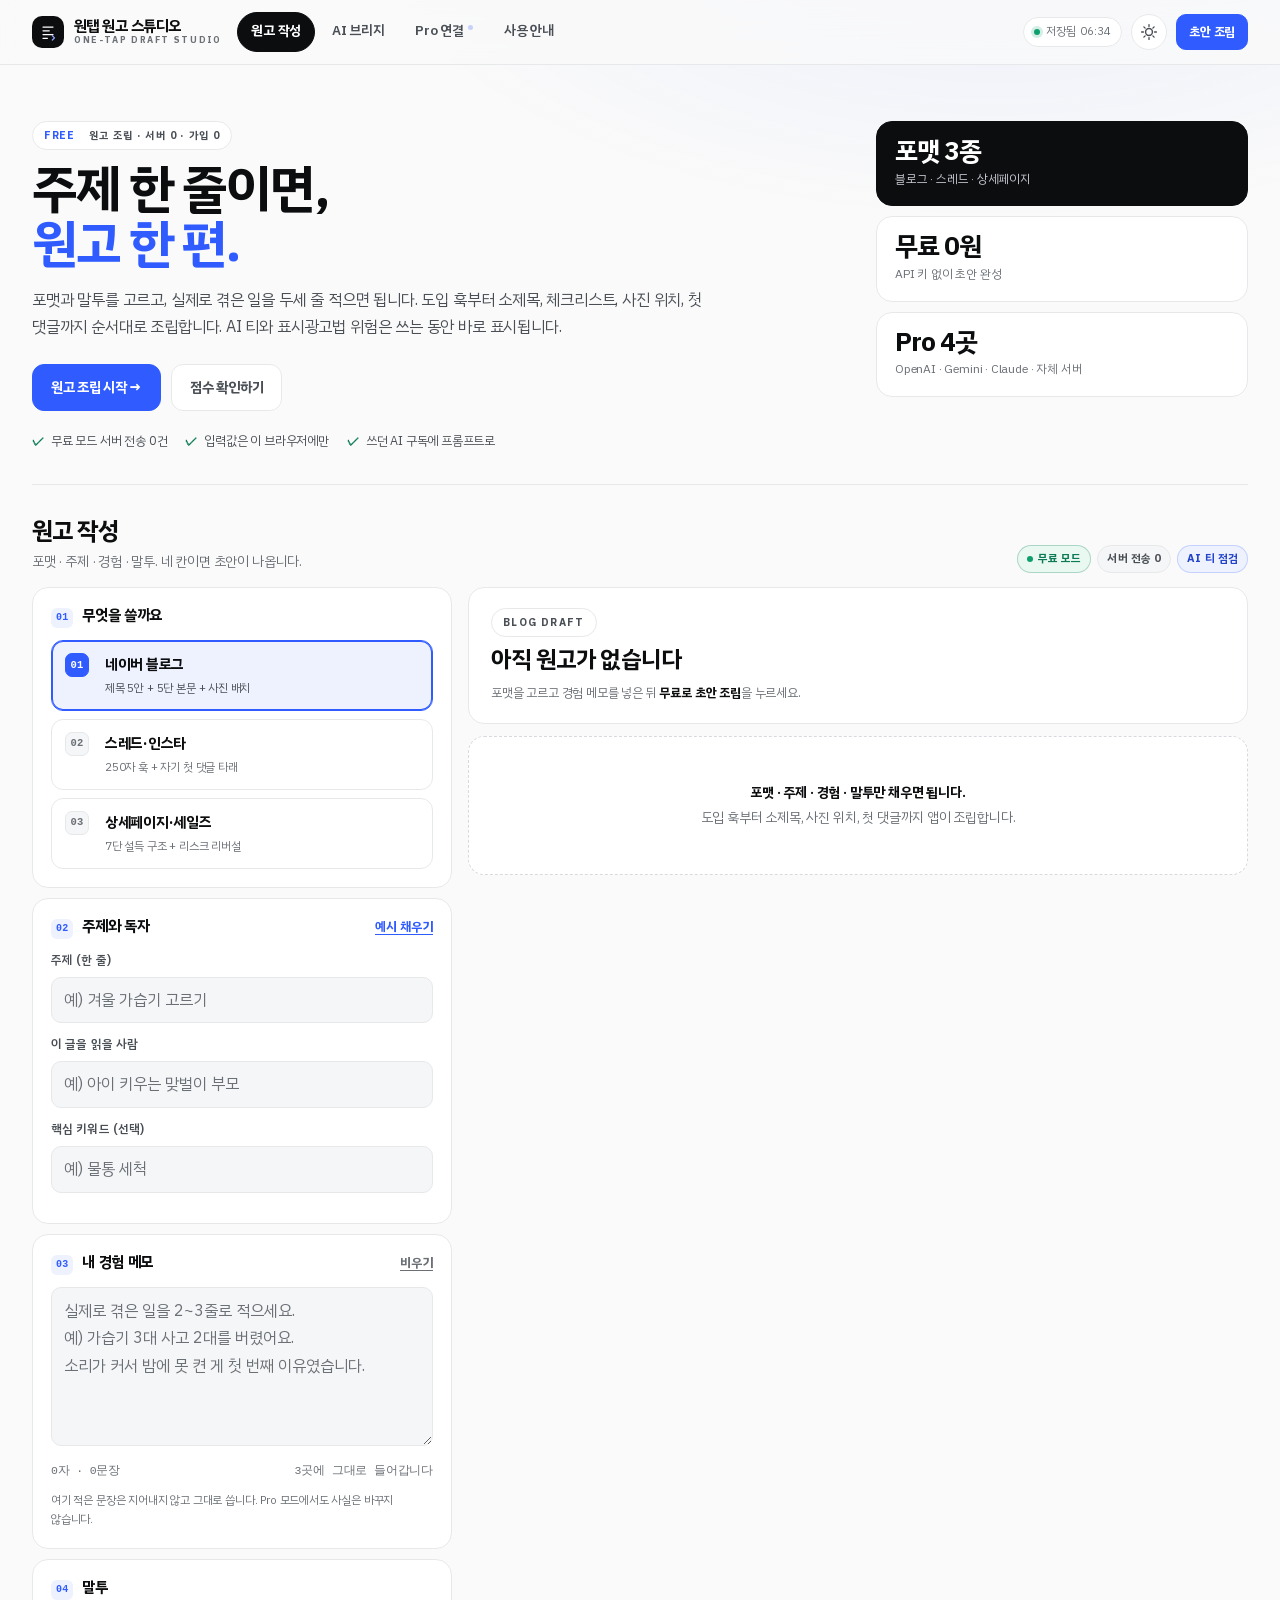
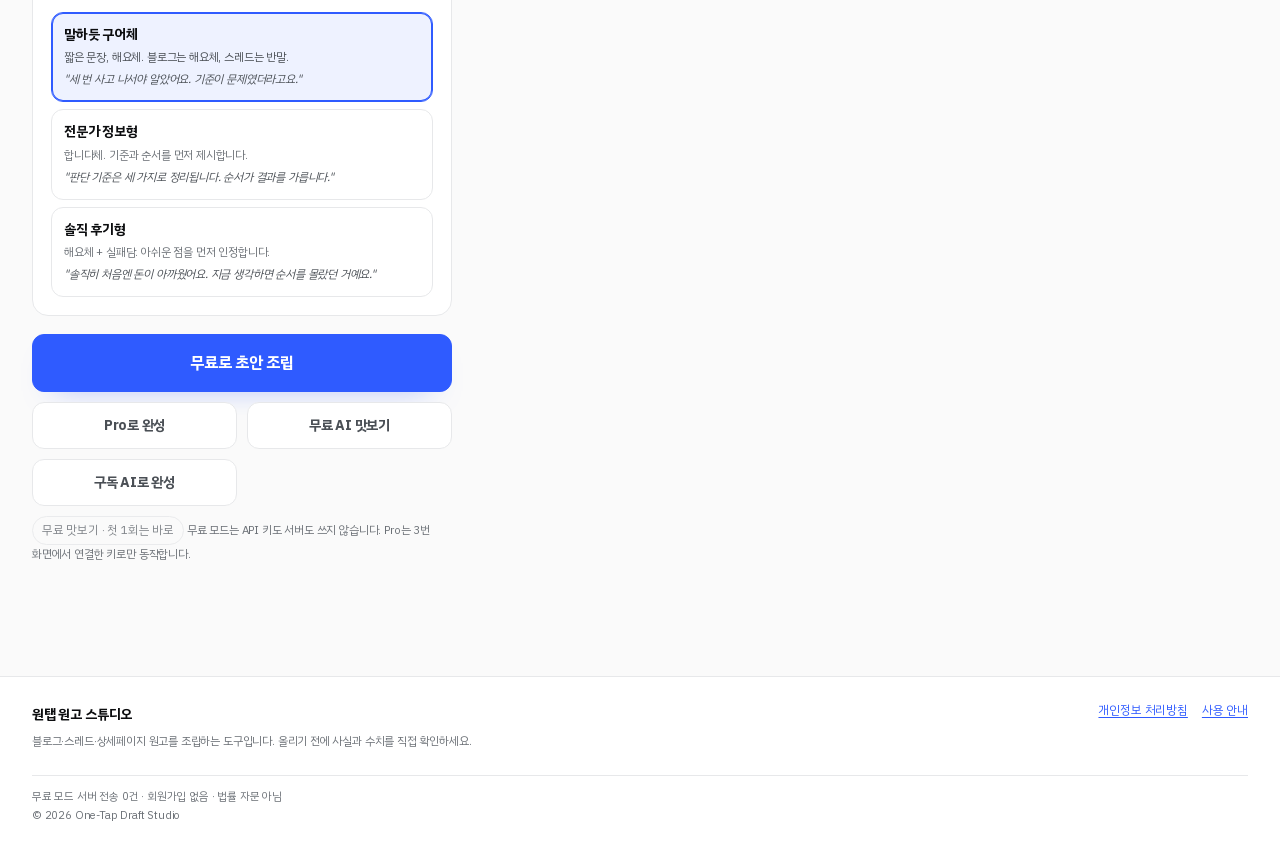
==== commit e0785c9a: "2차 OSS·무료 AI 연결: SVG 최적화/문체 진단/감성 판정/N-gram 묶음/고해상도 ZIP/AI 누끼/MP4 렌더 + 무료 AI 맛보기" ====
--- a/index.html
+++ b/index.html
@@ -143,9 +143,11 @@
           <button type="submit" class="btn btn-primary btn-lg" id="btn-assemble">무료로 초안 조립</button>
           <div class="field-row" style="margin-top:10px">
             <button type="button" class="btn btn-ghost" id="btn-pro-write">Pro로 완성</button>
+            <button type="button" class="btn btn-ghost" id="btn-free-write">무료 AI 맛보기</button>
             <button type="button" class="btn btn-ghost" id="btn-bridge-write">구독 AI로 완성</button>
           </div>
-          <p class="form-note">무료 모드는 API 키도 서버도 쓰지 않습니다. Pro는 3번 화면에서 연결한 키로만 동작합니다.</p>
+          <p class="form-note"><span id="free-badge"></span> 무료 모드는 API 키도 서버도 쓰지 않습니다. Pro는 3번 화면에서 연결한 키로만 동작합니다.</p>
+          <div id="free-upgrade" class="free-upgrade-slot"></div>
         </form>
       </aside>
 
@@ -230,6 +232,14 @@
                 <ul class="photo-list" id="photo-list"></ul>
               </div>
               <p class="form-note" id="remaining-note">—</p>
+            </div>
+          </details>
+
+          <details class="details" id="style-details" open>
+            <summary>문체 진단 <span class="sum-meta" id="style-meta">—</span></summary>
+            <div class="details-body">
+              <div class="style-grid" id="style-grid"></div>
+              <ul class="style-tips" id="style-tips"></ul>
             </div>
           </details>
 
@@ -464,6 +474,8 @@
 <script src="data.js"></script>
 <script src="engines/copy-psych-engine.js"></script>
 <script src="engines/pro-api-connector.js"></script>
+<script src="engines/free-ai.js"></script>
+<script src="style.js"></script>
 <script src="core.js"></script>
 <script src="app.js"></script>
 </body>
--- a/styles.css
+++ b/styles.css
@@ -748,3 +748,22 @@
   .tab.is-active, .btn-primary, .format-card.is-active, .tone-card.is-active, .provider.is-active { border: 1px solid CanvasText; }
   .meter > span { background: Highlight; }
 }
+
+/* ══ 문체 진단 (style.js) ═══════════════════════════════ */
+.style-grid { display: grid; gap: 6px; }
+.style-row {
+  display: grid; grid-template-columns: 96px 1fr auto; align-items: center; gap: 10px;
+  font-size: 12.5px; padding: 7px 10px; border-radius: 8px;
+  background: var(--wash, rgba(0, 0, 0, .03)); border: 1px solid var(--line, rgba(0, 0, 0, .08));
+}
+.style-row[data-lv="warn"] { border-color: color-mix(in srgb, #d97706 40%, transparent); background: color-mix(in srgb, #d97706 7%, transparent); }
+.style-row b { font-weight: 600; font-size: 12px; }
+.style-row .sv { color: var(--muted, #666); font-variant-numeric: tabular-nums; }
+.style-row .mini { width: 54px; height: 4px; border-radius: 999px; background: var(--line, rgba(0,0,0,.1)); overflow: hidden; }
+.style-row .mini i { display: block; height: 100%; background: var(--accent, #2b6cb0); border-radius: 999px; }
+.style-row[data-lv="warn"] .mini i { background: #d97706; }
+.style-tips { display: grid; gap: 5px; margin: 0; padding: 0; list-style: none; }
+.style-tips li { position: relative; padding-left: 15px; font-size: 12.5px; line-height: 1.55; color: var(--muted, #555); }
+.style-tips li::before { content: "·"; position: absolute; left: 4px; font-weight: 700; color: var(--accent, #2b6cb0); }
+.style-tips:empty { display: none; }
+.free-upgrade-slot:empty { display: none; }
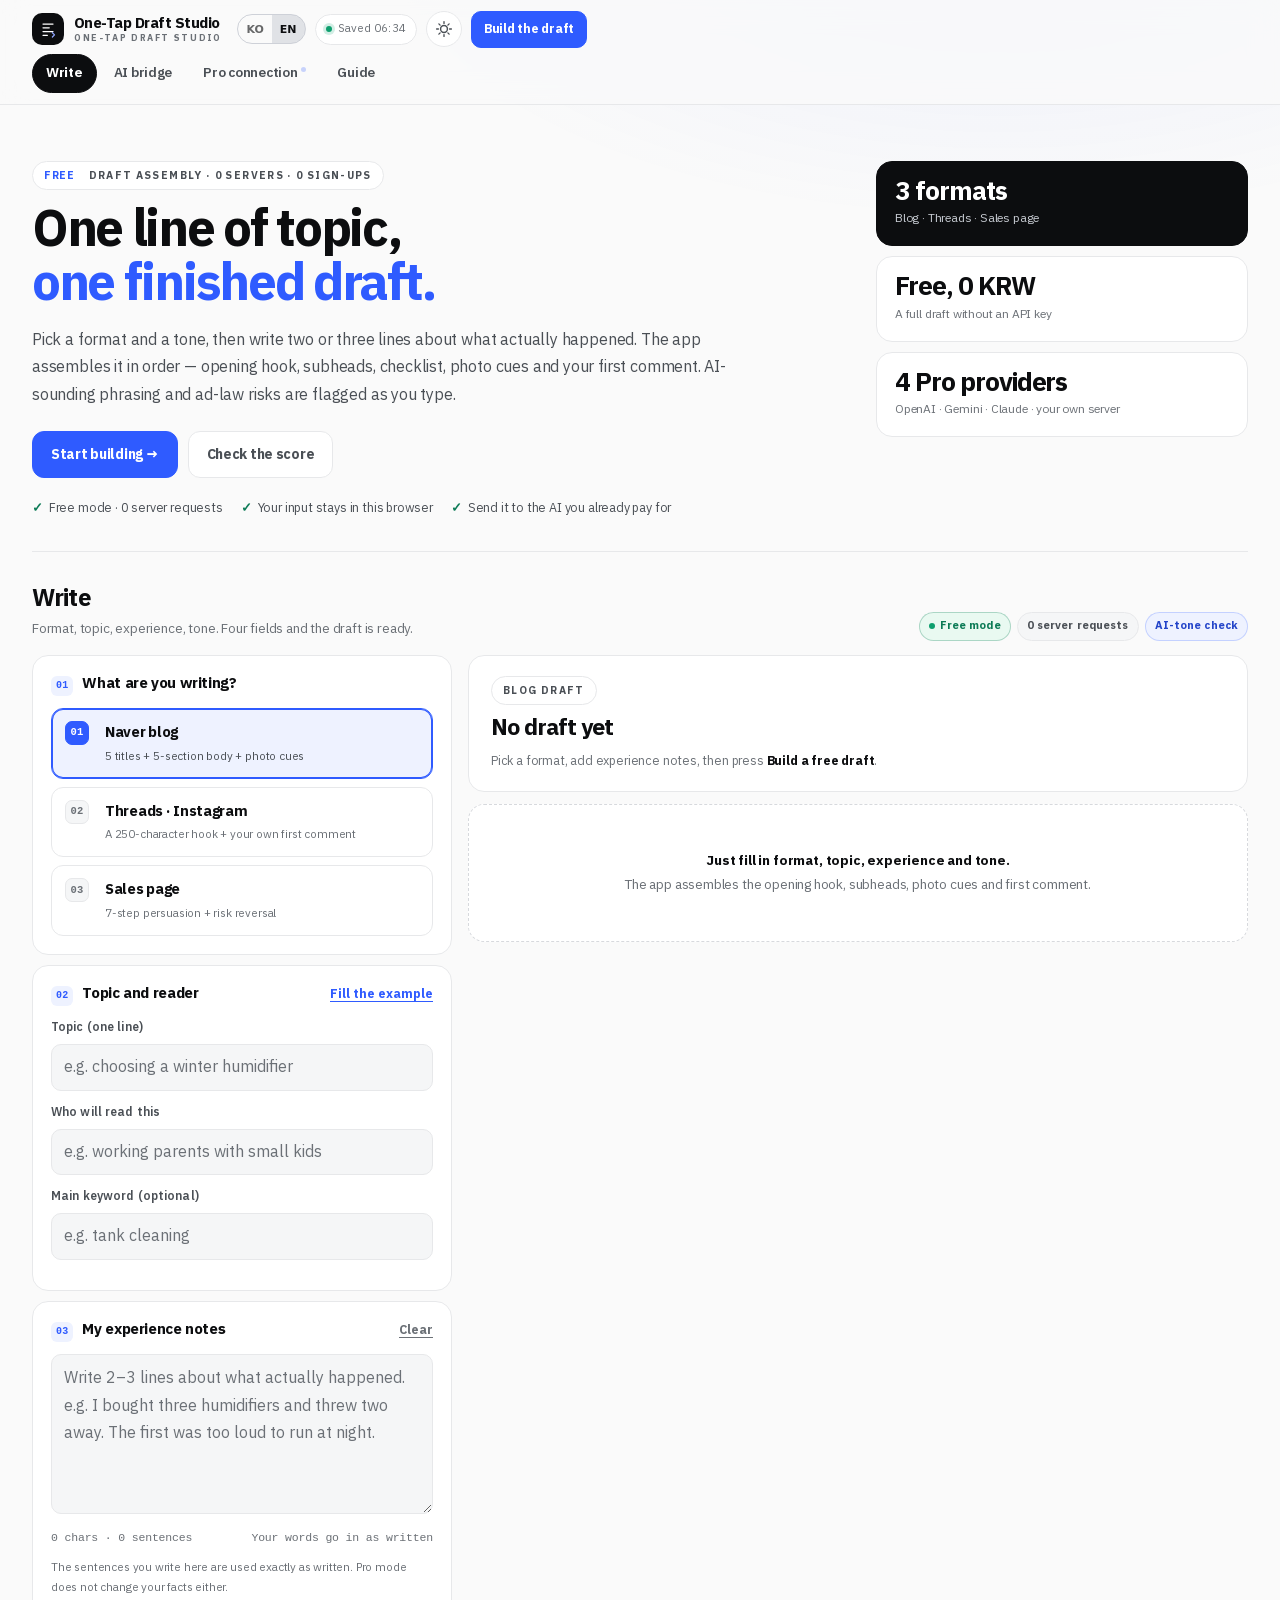
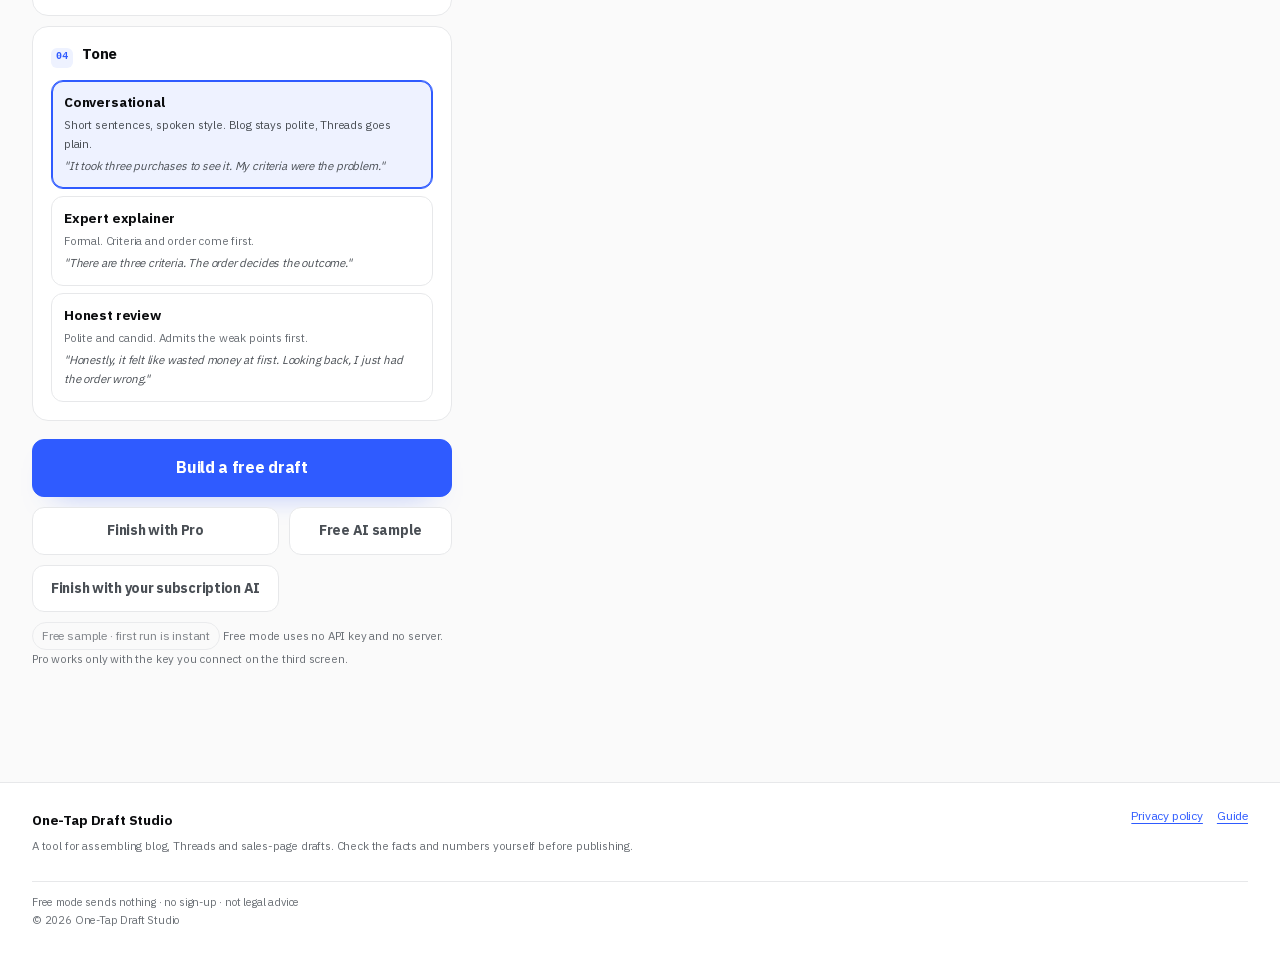
==== commit 18943df0: "다국어 지원(한/영): KO·EN 토글·문구 사전·영어 초안 생성 - 언어 결정: ?lang= → localStorage(onetap_lang) → navigator.languag" ====
--- a/index.html
+++ b/index.html
@@ -10,6 +10,8 @@
 <link rel="canonical" href="https://marcj81.github.io/ai-writer-studio/" />
 <link rel="icon" href="favicon.svg" type="image/svg+xml" />
 <link rel="stylesheet" href="styles.css" />
+<script src="i18n-strings.js"></script>
+<script src="engines/i18n.js"></script>
 <script type="application/ld+json">
 {"@context":"https://schema.org","@type":"WebApplication","name":"원탭 원고 스튜디오","applicationCategory":"BusinessApplication","operatingSystem":"Web","offers":{"@type":"Offer","price":"0","priceCurrency":"KRW"},"description":"주제·타깃·경험 메모로 블로그 원고, 스레드 타래, 상세페이지 카피를 조립하고 AI 티·표시광고법 위험을 점검하는 무료 웹앱.","inLanguage":"ko"}
 </script>
